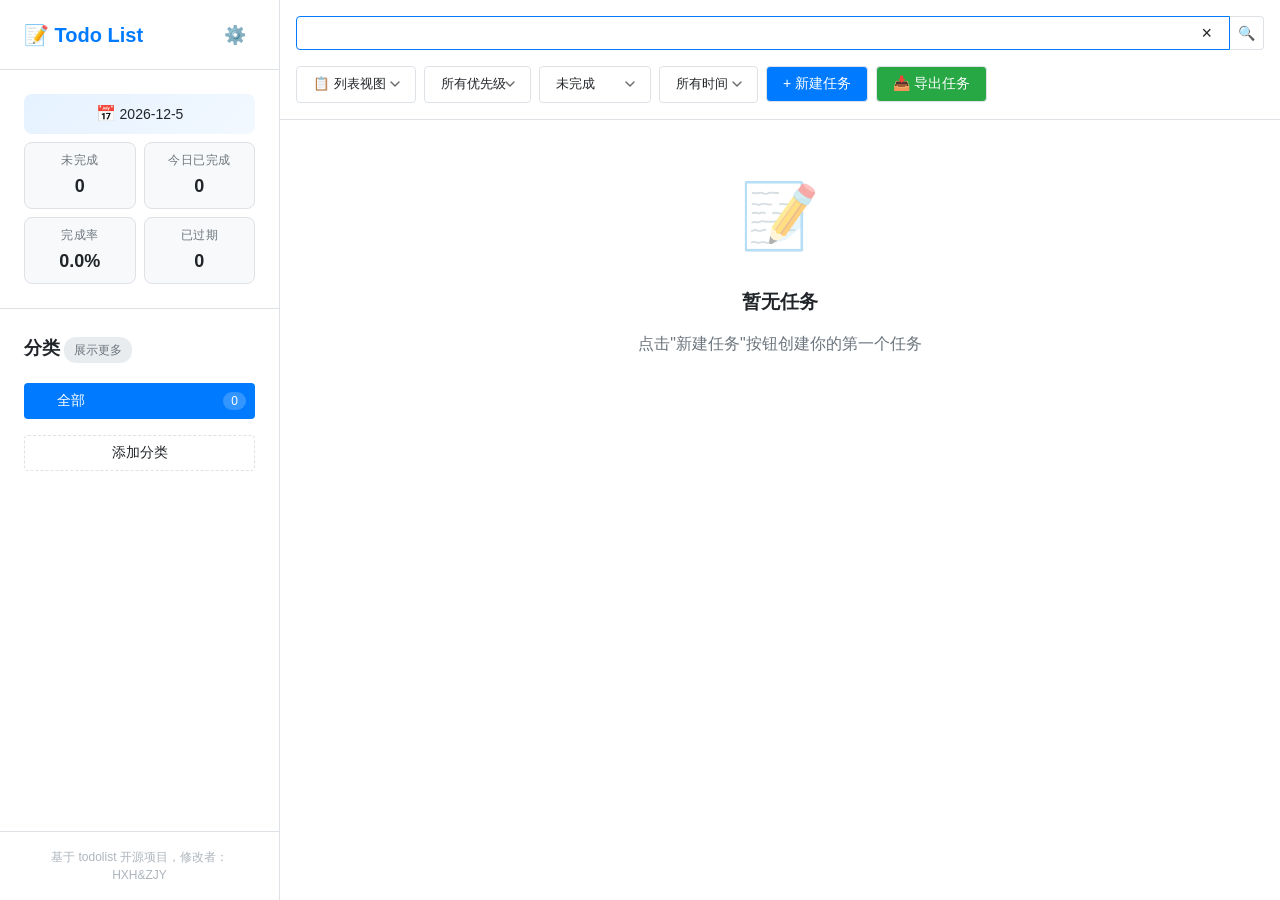
==== android_native/app/src/main/assets/web/index.html @ 7f72eb9d "feat(android): 后台提醒改用精确闹钟 + 前台服务兜底 ColorOS 冻结 app 时 Timer 轮询暂停导致提醒失效。改用： - AlarmManager 精确闹钟：每个提醒档位/" ====
<!DOCTYPE html>
<html lang="zh-CN">
<head>
    <meta charset="UTF-8">
    <meta name="viewport" content="width=device-width, initial-scale=1.0">
    <link rel="icon" href="./asset/todo_icon.ico" type="image/x-icon">
    <title>Todo List App</title>
    <style>
        /* 骨架屏样式 */
        .skeleton-screen {
            position: fixed;
            top: 0;
            left: 0;
            right: 0;
            bottom: 0;
            background-color: var(--bg-primary);
            z-index: 9998;
            display: flex;
            align-items: center;
            justify-content: center;
            padding: var(--spacing-md);
        }

        .skeleton-container {
            width: 100%;
            max-width: 1400px;
            height: 100%;
            display: flex;
            flex-direction: column;
            gap: var(--spacing-lg);
        }

        .skeleton-header {
            display: flex;
            justify-content: space-between;
            align-items: center;
            padding: var(--spacing-lg);
            background-color: var(--bg-secondary);
            border-radius: var(--border-radius);
        }

        .skeleton-title {
            width: 150px;
            height: 24px;
            background-color: var(--bg-tertiary);
            border-radius: var(--border-radius-sm);
            animation: skeleton-loading 1.5s ease-in-out infinite;
        }

        .skeleton-settings {
            width: 32px;
            height: 32px;
            background-color: var(--bg-tertiary);
            border-radius: 50%;
            animation: skeleton-loading 1.5s ease-in-out infinite 0.2s;
        }

        .skeleton-stats {
            padding: var(--spacing-lg);
            background-color: var(--bg-secondary);
            border-radius: var(--border-radius);
            display: flex;
            flex-direction: column;
            gap: var(--spacing-md);
        }

        .skeleton-stat-item {
            display: flex;
            justify-content: space-between;
            align-items: center;
        }

        .skeleton-stat-label {
            width: 80px;
            height: 16px;
            background-color: var(--bg-tertiary);
            border-radius: var(--border-radius-sm);
            animation: skeleton-loading 1.5s ease-in-out infinite 0.3s;
        }

        .skeleton-stat-value {
            width: 60px;
            height: 20px;
            background-color: var(--bg-tertiary);
            border-radius: var(--border-radius-sm);
            animation: skeleton-loading 1.5s ease-in-out infinite 0.4s;
        }

        .skeleton-categories {
            padding: var(--spacing-lg);
            background-color: var(--bg-secondary);
            border-radius: var(--border-radius);
            display: flex;
            flex-direction: column;
            gap: var(--spacing-md);
        }

        .skeleton-category-title {
            width: 100px;
            height: 20px;
            background-color: var(--bg-tertiary);
            border-radius: var(--border-radius-sm);
            animation: skeleton-loading 1.5s ease-in-out infinite 0.5s;
        }

        .skeleton-category-item {
            width: 100%;
            height: 40px;
            background-color: var(--bg-tertiary);
            border-radius: var(--border-radius-sm);
            animation: skeleton-loading 1.5s ease-in-out infinite 0.6s;
        }

        .skeleton-add-category {
            width: 100%;
            height: 40px;
            background-color: var(--bg-tertiary);
            border-radius: var(--border-radius-sm);
            animation: skeleton-loading 1.5s ease-in-out infinite 0.7s;
        }

        .skeleton-main {
            flex: 1;
            display: flex;
            flex-direction: column;
            gap: var(--spacing-md);
        }

        .skeleton-search {
            height: 40px;
            background-color: var(--bg-tertiary);
            border-radius: var(--border-radius-sm);
            animation: skeleton-loading 1.5s ease-in-out infinite 0.8s;
        }

        .skeleton-filters {
            height: 40px;
            background-color: var(--bg-tertiary);
            border-radius: var(--border-radius-sm);
            animation: skeleton-loading 1.5s ease-in-out infinite 0.9s;
        }

        .skeleton-task-list {
            flex: 1;
            display: flex;
            flex-direction: column;
            gap: var(--spacing-md);
        }

        .skeleton-task-item {
            height: 80px;
            background-color: var(--bg-tertiary);
            border-radius: var(--border-radius);
            animation: skeleton-loading 1.5s ease-in-out infinite 1s;
        }

        .skeleton-footer {
            padding: var(--spacing-md);
            background-color: var(--bg-secondary);
            border-radius: var(--border-radius);
        }

        .skeleton-contact {
            width: 100%;
            height: 40px;
            background-color: var(--bg-tertiary);
            border-radius: var(--border-radius);
            animation: skeleton-loading 1.5s ease-in-out infinite 1.1s;
        }

        @keyframes skeleton-loading {
            0% {
                background-color: var(--bg-tertiary);
            }
            50% {
                background-color: var(--border-color);
            }
            100% {
                background-color: var(--bg-tertiary);
            }
        }

        /* 响应式骨架屏 */
        @media (max-width: 768px) {
            .skeleton-container {
                gap: var(--spacing-md);
            }

            .skeleton-header,
            .skeleton-stats,
            .skeleton-categories {
                padding: var(--spacing-md);
            }

            .skeleton-task-item {
                height: 60px;
            }
        }

        @media (max-width: 480px) {
            .skeleton-screen {
                padding: var(--spacing-sm);
            }

            .skeleton-header,
            .skeleton-stats,
            .skeleton-categories {
                padding: var(--spacing-sm);
            }

            .skeleton-title {
                width: 120px;
            }

            .skeleton-task-item {
                height: 50px;
            }
        }
    </style>
    <link rel="stylesheet" href="css/global.css">
    <link rel="stylesheet" href="css/media.css">
    <link rel="stylesheet" href="css/main.css">
    <link rel="stylesheet" href="css/components.css">
    <link rel="stylesheet" href="css/dark-mode.css">
    <link rel="stylesheet" href="css/pikaday.css">
</head>
<body>
<!-- 骨架屏 -->
<div id="skeleton-screen" class="skeleton-screen">
    <div class="skeleton-container">
        <div class="skeleton-header">
            <div class="skeleton-title"></div>
            <div class="skeleton-settings"></div>
        </div>
        <div class="skeleton-stats">
            <div class="skeleton-stat-item">
                <div class="skeleton-stat-label"></div>
                <div class="skeleton-stat-value"></div>
            </div>
            <div class="skeleton-stat-item">
                <div class="skeleton-stat-label"></div>
                <div class="skeleton-stat-value"></div>
            </div>
            <div class="skeleton-stat-item">
                <div class="skeleton-stat-label"></div>
                <div class="skeleton-stat-value"></div>
            </div>
            <div class="skeleton-stat-item">
                <div class="skeleton-stat-label"></div>
                <div class="skeleton-stat-value"></div>
            </div>
        </div>
        <div class="skeleton-categories">
            <div class="skeleton-category-title"></div>
            <div class="skeleton-category-item"></div>
            <div class="skeleton-category-item"></div>
            <div class="skeleton-category-item"></div>
            <div class="skeleton-category-item"></div>
            <div class="skeleton-add-category"></div>
        </div>
        <div class="skeleton-main">
            <div class="skeleton-search"></div>
            <div class="skeleton-filters"></div>
            <div class="skeleton-task-list">
                <div class="skeleton-task-item"></div>
                <div class="skeleton-task-item"></div>
                <div class="skeleton-task-item"></div>
                <div class="skeleton-task-item"></div>
                <div class="skeleton-task-item"></div>
            </div>
        </div>
        <div class="skeleton-footer">
            <div class="skeleton-contact"></div>
        </div>
    </div>
</div>

<div class="app-container">
    <!-- 侧边栏 -->
    <aside class="sidebar">
        <div class="sidebar-header">
            <h1 class="app-title">📝 Todo List</h1>
            <div class="sidebar-header-actions">
                <button id="settings-btn" class="btn btn--colorless btn--font-size-lg" title="设置中心">⚙️</button>
            </div>
        </div>

        <!-- 统计信息 -->
        <div class="stats-container">
            <!-- 统计日期范围显示 -->
            <div class="stats-date-range" id="stats-date-range">
                <span class="date-range-text">全部时间</span>
            </div>
            <!-- 统计数据 -->
            <div class="stats-data">
                <div class="stat-item">
                    <span class="stat-label">未完成</span>
                    <span id="total-uncompleted-tasks" class="stat-value">0</span>
                </div>
                <div class="stat-item">
                    <span class="stat-label">今日已完成</span>
                    <span id="today-completed-tasks" class="stat-value">0</span>
                </div>
                <div class="stat-item">
                    <span class="stat-label">完成率</span>
                    <span id="completion-rate" class="stat-value">0%</span>
                </div>
                <div class="stat-item">
                    <span class="stat-label">已过期</span>
                    <span id="over-due-date-tasks" class="stat-value">0</span>
                </div>
            </div>
        </div>

        <!-- 分类管理 -->
        <div class="categories-section">
            <div class="categories-section-header">
                <span class="categories-section-title">分类</span>
                <span class="categories-more" id="categories-more">展示更多</span>
            </div>
            <div class="category-list" id="category-list">
                <button class="btn btn--colorless btn--width-100 category-item-btn active" id="all-category-item" data-category="all">
                    <span>📋全部</span>
                    <span class="category-count">0</span>
                </button>
            </div>
            <button id="add-category-btn" class="btn btn--border-dashed btn--width-100">+ 添加分类</button>
        </div>

        <div class="tags-section" id="tags-section">
            <span>
                <span id="show-tags">
                    <svg id="show-less-tags" viewBox="0 0 1024 1024" xmlns="http://www.w3.org/2000/svg" width="16"
                     height="16" style="display: none;"><path
                        d="M245.312 845.888l244.672-244.672a32 32 0 0 1 45.248 0l244.736 244.672a16 16 0 0 1 0 22.592l-22.656 22.656a16 16 0 0 1-19.2 2.56l-3.456-2.56-222.08-222.08-222.016 222.08a16 16 0 0 1-19.2 2.56l-3.392-2.56-22.656-22.656a16 16 0 0 1 0-22.592zM244.672 178.176l244.672 244.672a32 32 0 0 0 45.312 0l244.672-244.672a16 16 0 0 0 0-22.656l-22.656-22.592a16 16 0 0 0-19.2-2.56l-3.392 2.56L512 355.008l-222.08-222.08a16 16 0 0 0-19.2-2.56l-3.392 2.56-22.656 22.592a16 16 0 0 0 0 22.656z"
                        fill="#007bff"></path></svg>
                    <svg id="show-more-tags" viewBox="0 0 1024 1024" xmlns="http://www.w3.org/2000/svg" width="16"
                         height="16" style="display: block;"><path
                            d="M245.312 642.176l244.672 244.672a32 32 0 0 0 45.248 0l244.736-244.672a16 16 0 0 0 0-22.656l-22.656-22.592a16 16 0 0 0-19.2-2.56l-3.456 2.56-222.08 222.08-222.016-222.08a16 16 0 0 0-19.2-2.56l-3.392 2.56-22.656 22.592a16 16 0 0 0 0 22.656zM244.672 381.888l244.672-244.672a32 32 0 0 1 45.312 0l244.672 244.672a16 16 0 0 1 0 22.592l-22.656 22.656a16 16 0 0 1-19.2 2.56l-3.392-2.56L512 205.056l-222.08 222.08a16 16 0 0 1-19.2 2.56l-3.392-2.56-22.656-22.656a16 16 0 0 1 0-22.592z"
                            fill="#007bff"></path></svg>
                    <span id="tags-text">标签</span>：
                </span>
                <span class="tags-list" id="tags-list"></span>
            </span>
        </div>

        <!-- 开源项目说明 -->
        <div class="contact-author-section">
            <span class="open-source-note">基于 todolist 开源项目，修改者：HXH&ZJY</span>
        </div>

    </aside>

    <!-- 移动端遮罩层 -->
    <div id="sidebar-overlay" class="sidebar-overlay"></div>

    <!-- 主内容区 -->
    <main class="main-content">
        <!-- 顶部操作栏 -->
        <header class="app-header">
            <!-- 移动端菜单按钮 -->
            <button id="mobile-menu-btn" class="btn btn--colorless btn--font-size-lg">☰</button>
            <!-- 小屏幕更多按钮 -->
            <button id="more-menu-btn" class="btn btn--colorless btn--font-size-lg" title="更多选项">︰</button>
            <div class="search-container">
                <div class="search-input-wrapper search-tag-wrapper" id="search-tag-wrapper">
                    <input type="text" id="search-input" class="search-input" autocomplete="off">
                    <button type="button" id="search-clear-btn" class="btn btn--colorless btn--font-size-lg" title="清空搜索">×</button>
                </div>
                <button id="search-btn" class="btn">🔍</button>
            </div>

            <div class="action-buttons">
                <select id="view-toggle-select" class="view-filter" title="切换视图，日历视图不显示无开始日期数据">
                    <option value="list">📋 列表视图</option>
                    <option value="calendar">📅 日历视图</option>
                    <option value="timeline">⌛ 时间轴视图</option>
                </select>

                <select id="priority-filter" class="priority-filter">
                    <option value="all">所有优先级</option>
                    <option value="high">🔴 高优先级</option>
                    <option value="medium">🟡 中优先级</option>
                    <option value="low">🟢 低优先级</option>
                    <option value="none">⚪ 无优先级</option>
                </select>

                <select id="status-filter" class="status-filter">
                    <option value="all">所有状态</option>
                    <option value="completed">已完成</option>
                    <option value="uncompleted" selected>未完成</option>
                    <option value="pending">未完成未逾期</option>
                    <option value="overdue">未完成已过期</option>
                </select>

                <select id="due-date-filter" class="due-date-filter">
                    <option value="all">所有时间</option>
                    <option value="today">今天</option>
                    <option value="tomorrow">明天</option>
                    <option value="week">本周内</option>
                    <option value="month">本月内</option>
                    <option value="no-due-date">无开始日期</option>
                </select>

                <button id="add-task-btn" class="btn btn--primary-color btn--padding-md desktop-only">+ 新建任务</button>
                <button id="export-tasks-btn" class="btn btn--success-color btn--padding-md desktop-only">📥 导出任务</button>
            </div>
        </header>

        <!-- 移动端悬浮按钮 -->
        <button id="add-task-fab" class="btn btn--primary-color btn--circle mobile-only" title="新建任务">
            <span class="fab-icon">+</span>
        </button>

        <!-- 任务列表-内容主体 -->
        <div class="tasks-container" id="tasks-view">
            <div id="tasks-list" class="tasks-list">
                <!-- 任务项将通过JavaScript动态添加 -->
            </div>

            <div id="empty-state" class="empty-state" style="display: none;">
                <div class="empty-icon">📝</div>
                <h3>暂无任务</h3>
                <p>点击"新建任务"按钮创建你的第一个任务</p>
            </div>
        </div>

        <!-- 任务列表-分页组件 -->
        <div id="pagination" class="pagination desktop-only">
            <div class="pagination-info">
                <span id="pagination-showing">显示 0-0 共 0 条</span>
                <select id="page-size-select" class="page-size-select">
                    <option value="10">10条/页</option>
                    <option value="20">20条/页</option>
                    <option value="50">50条/页</option>
                    <option value="100">100条/页</option>
                </select>
            </div>
            <div class="pagination-controls">
                <button id="pagination-first" class="btn" disabled>首页</button>
                <button id="pagination-prev" class="btn" disabled>上一页</button>
                <div id="pagination-numbers" class="pagination-numbers">
                    <!-- 页码按钮将动态生成 -->
                </div>
                <button id="pagination-next" class="btn" disabled>下一页</button>
                <button id="pagination-last" class="btn" disabled>末页</button>
            </div>
        </div>

        <!-- 日历视图 -->
        <div class="calendar-container" id="calendar-view" style="display: none;">
            <div class="calendar-background-month" id="calendar-background-month">1</div>
            <div class="calendar-prev-month" id="prev-month">◀</div>
            <div class="calendar-main-content">
                <div class="calendar-weekdays">
                    <div class="calendar-weekday">日</div>
                    <div class="calendar-weekday">一</div>
                    <div class="calendar-weekday">二</div>
                    <div class="calendar-weekday">三</div>
                    <div class="calendar-weekday">四</div>
                    <div class="calendar-weekday">五</div>
                    <div class="calendar-weekday">六</div>
                </div>
                <div id="calendar-days" class="calendar-days">
                    <!-- 日历日期将通过JavaScript动态添加 -->
                </div>
            </div>
            <div class="calendar-next-month" id="next-month">▶</div>
        </div>

        <div class="task-scheduler" id="timeline-view" style="display: none;">
            <div class="toolbar">
                <div class="date-controls">
                    <button id="prevWeekBtn" class="btn btn--circle" title="上一周">←</button>
                    <span id="dateRangeLabel" class="date-range-label">加载中...</span>
                    <button id="nextWeekBtn" class="btn btn--circle" title="下一周">→</button>
                </div>
                <div class="week-adjust">
                    <button id="weekMinusBtn" class="btn" title="减少显示周数">📆 -1周</button>
                    <span id="weekCountIndicator" class="week-indicator">1周</span>
                    <button id="weekPlusBtn" class="btn" title="增加显示周数">+1周 📆</button>
                </div>
            </div>
            <div class="timeline-container" id="timelineContainer">
                <div class="timeline-grid" id="timelineGrid"></div>
            </div>
        </div>
    </main>
</div>

<!-- 任务创建/编辑模态框 -->
<div id="task-modal" class="modal">
    <div class="modal-content">
        <div class="modal-header">
            <h2 id="modal-title">新建任务</h2>
            <button class="btn btn--colorless btn--font-size-lg" id="modal-close">&times;</button>
        </div>

        <div class="modal-body">
            <form id="task-form" class="task-form">
                <div class="form-group">
                    <label for="task-title">任务标题*</label>
                    <input type="text" id="task-title" required maxlength="100">
                </div>

                <div class="form-group">
                    <label for="task-description">任务描述
                        <span style="color: #666; font-size: 12px;">（可选）</span></label>
                    <textarea id="task-description" rows="3" maxlength="500"></textarea>
                </div>

                <div class="form-group">
                    <label for="tags-selector">标签 <span style="color: #999; font-size: 12px;">（选择或添加标签）</span></label>
                    <div id="tags-selector" class="tags-selector">
                        <!-- 标签列表将通过JavaScript动态生成 -->
                    </div>
                </div>

                <div class="form-row">
                    <div class="form-group">
                        <label for="task-priority">优先级</label>
                        <select id="task-priority">
                            <option value="none">⚪ 无</option>
                            <option value="low">🟢 低</option>
                            <option value="medium">🟡 中</option>
                            <option value="high">🔴 高</option>
                        </select>
                    </div>

                    <div class="form-group">
                        <label for="task-category">分类</label>
                        <select id="task-category">
                            <option value="">无分类</option>
                        </select>
                    </div>
                </div>

                <!-- 更多选项 -->
                <div class="more-options-section">
                    <button type="button" id="more-options-toggle" class="btn btn--colorless">
                        <span class="toggle-icon">+</span> 更多选项
                    </button>

                    <div id="more-options-content" class="more-options-content" style="display: none;">
                        <div class="form-group">
                            <label for="task-parent">父任务 <span style="color: #666; font-size: 12px;">可选</span></label>
                            <div class="parent-task-combobox" id="parent-task-combobox">
                                <input type="text" id="task-parent-input" placeholder="点击选择或输入搜索未完成的任务" autocomplete="off">
                                <input type="hidden" id="task-parent" value="">
                                <div class="combobox-dropdown" id="parent-task-dropdown">
                                    <div class="combobox-loading" style="display: none;">加载中...</div>
                                    <div class="combobox-results"></div>
                                    <div class="combobox-load-more" style="display: none;">
                                        <button type="button" class="btn" id="load-more-btn">加载更多</button>
                                    </div>
                                    <div class="combobox-empty" style="display: none;">无匹配任务</div>
                                </div>
                            </div>
                        </div>

                        <div class="form-group datetime-group">
                            <label>开始日期和时间 <span
                                    style="color: #666; font-size: 12px;">（可选）</span></label>
                            <div class="datetime-inputs">
                                <div class="input-wrapper">
                                    <input type="text" id="task-due-date-picker" class="picker-input"
                                           placeholder="YYYY-MM-DD" readonly>
                                    <button type="button" class="btn btn--colorless btn--font-size-lg" id="clear-date" title="清空日期">×</button>
                                </div>
                                <div class="input-wrapper">
                                    <input type="time" id="task-due-time" class="time-input">
                                    <button type="button" class="btn btn--colorless btn--font-size-lg" id="clear-time" title="清空时间">×</button>
                                </div>
                            </div>
                        </div>

                        <label for="is-recurring" class="recurrence-toggle">
                            <span id="recurrence-toggle" class="recurrence-toggle">创建为周期性任务</span>
                            <input type="checkbox" id="is-recurring">
                        </label>
                        <div id="recurring-options" class="recurring-options" style="display: none;">
                            <div class="form-row">
                                <div class="form-group">
                                    <label for="recurrence-type">重复周期</label>
                                    <select id="recurrence-type">
                                        <option value="">请选择</option>
                                        <option value="daily">每天</option>
                                        <option value="weekly">按周</option>
                                        <option value="monthly">按月</option>
                                        <option value="yearly">按年</option>
                                    </select>
                                </div>

                                <div class="form-group">
                                    <label for="recurrence-count">循环次数*</label>
                                    <input type="number" id="recurrence-count" min="1" max="999"
                                           placeholder="循环次数不能为空" required>
                                </div>
                            </div>
                        </div>
                    </div>
                </div>
            </form>
        </div>

        <div class="modal-footer">
            <button type="button" id="cancel-btn" class="btn btn--tertiary-color btn--padding-md">取消</button>
            <button type="submit" form="task-form" id="save-btn" class="btn btn--primary-color btn--padding-md">保存</button>
        </div>
    </div>
</div>

<!-- 分类创建模态框 -->
<div id="category-modal" class="modal">
    <div class="modal-content">
        <div class="modal-header">
            <h2 id="category-modal-title">新建分类</h2>
            <button class="btn btn--colorless btn--font-size-lg" id="category-modal-close">&times;</button>
        </div>

        <div class="modal-body">
            <form id="category-form" class="category-form">
                <div class="form-group">
                    <label for="category-name">分类名称 *</label>
                    <input type="text" id="category-name" required maxlength="20">
                </div>

                <div class="form-group">
                    <label for="category-color">颜色</label>
                    <div class="color-picker">
                        <input type="color" id="category-color" value="#007bff">
                        <div class="color-presets">
                            <button type="button" data-color="#007bff" style="background: #007bff;"></button>
                            <button type="button" data-color="#28a745" style="background: #28a745;"></button>
                            <button type="button" data-color="#dc3545" style="background: #dc3545;"></button>
                            <button type="button" data-color="#ffc107" style="background: #ffc107;"></button>
                            <button type="button" data-color="#6f42c1" style="background: #6f42c1;"></button>
                            <button type="button" data-color="#fd7e14" style="background: #fd7e14;"></button>
                        </div>
                    </div>
                </div>
            </form>
        </div>

        <div class="modal-footer">
            <button type="button" id="category-cancel-btn" class="btn btn--tertiary-color btn--padding-md">取消</button>
            <button type="submit" form="category-form" id="category-save-btn" class="btn btn--primary-color btn--padding-md">保存</button>
        </div>
    </div>
</div>

<!-- 确认对话框模态框 -->
<div id="confirm-dialog" class="modal">
    <div class="modal-content confirm-dialog-content">
        <div class="modal-header">
            <h2>确认操作</h2>
        </div>
        <div class="modal-body">
            <p id="confirm-message"></p>
        </div>
        <div class="modal-footer">
            <button id="confirm-cancel" class="btn btn--tertiary-color btn--width-100">取消</button>
            <button id="confirm-ok" class="btn btn--danger-color btn--width-100">确认</button>
        </div>
    </div>
</div>

<!-- 设置中心模态框 -->
<div id="settings-modal" class="modal">
    <div class="modal-content">
        <div class="modal-header">
            <h2>设置中心</h2>
            <button class="btn btn--colorless btn--font-size-lg" id="settings-close">&times;</button>
        </div>

        <div class="modal-body">
            <div class="setting-section">
                <h3>通用设置</h3>
                <!-- 窗口置顶设置 -->
                <div class="setting-item mobile-unshown-item">
                    <div class="setting-label">
                        <span class="setting-icon">📌</span>
                        <span class="setting-text">窗口置顶</span>
                    </div>
                    <label class="switch">
                        <input type="checkbox" id="window-top-toggle">
                        <span class="slider"></span>
                    </label>
                </div>
                <!-- 主题设置 -->
                <div class="setting-item">
                    <div class="setting-label">
                        <span class="setting-icon">🌙</span>
                        <span class="setting-text">深色模式</span>
                    </div>
                    <label class="switch">
                        <input type="checkbox" id="theme-dark-toggle">
                        <span class="slider"></span>
                    </label>
                </div>
                <!-- 语言设置 -->
                <div class="setting-item">
                    <div class="setting-label">
                        <span class="setting-icon">🅰️</span>
                        <span class="setting-text">语言切换</span>
                    </div>
                    <label class="switch language-switch">
                        <input type="checkbox" id="language-toggle">
                        <span class="slider"></span>
                        <span class="language-indicator" id="language-indicator">中</span>
                    </label>
                </div>
                
                <!-- 开机启动设置 -->
                <div class="setting-item mobile-unshown-item">
                    <div class="setting-label">
                        <span class="setting-icon">🚀</span>
                        <span class="setting-text">开机启动</span>
                    </div>
                    <label class="switch">
                        <input type="checkbox" id="auto-start-toggle">
                        <span class="slider"></span>
                    </label>
                </div>

                <!-- 提前提醒设置 -->
                <div class="setting-item">
                    <div class="setting-label">
                        <span class="setting-icon">⏰</span>
                        <span class="setting-text">提前提醒</span>
                    </div>
                    <label class="switch">
                        <input type="checkbox" id="remind-toggle" checked>
                        <span class="slider"></span>
                    </label>
                </div>
                <div class="setting-item-config remind-offset-config">
                    <div class="config-item">
                        <label class="data-label">提醒时间点(分钟)</label>
                        <input type="text" id="remind-offsets-input" class="setting-config-text" value="30,10,5" placeholder="逗号分隔，如 30,10,5">
                        <button id="remind-offsets-apply" class="btn btn--primary-color setting-config-btn">应用</button>
                    </div>
                </div>

                <!-- 精确闹钟权限（Android 原生端，后台提醒稳定性） -->
                <div class="setting-item-config" id="exact-alarm-item" style="display: none;">
                    <div class="config-item">
                        <label class="data-label">后台提醒（精确闹钟）</label>
                        <span id="exact-alarm-status" class="data-label">检查中...</span>
                        <button id="grant-exact-alarm-btn" class="btn btn--primary-color setting-config-btn" style="display: none;">去授权</button>
                    </div>
                    <div class="config-item" style="color: var(--text-secondary); font-size: 12px;">
                        授予后，即使应用在后台/锁屏，任务提醒也会准点弹出。
                    </div>
                </div>

                <!-- 调试模式（Android 原生端可用） -->
                <div class="setting-item" id="debug-mode-item">
                    <div class="setting-label">
                        <span class="setting-icon">🐞</span>
                        <span class="setting-text">调试模式</span>
                    </div>
                    <label class="switch">
                        <input type="checkbox" id="debug-mode-toggle">
                        <span class="slider"></span>
                    </label>
                </div>
                <div class="setting-item-config" id="debug-panel" style="display: none;">
                    <div class="config-item">
                        <button id="send-test-notification" class="btn btn--primary-color setting-config-btn">发送测试通知</button>
                        <button id="get-debug-info" class="btn btn--tertiary-color setting-config-btn">查看调试信息</button>
                    </div>
                    <div class="config-item">
                        <label class="data-label">调试信息</label>
                        <pre id="debug-info-output" style="font-size: 11px; white-space: pre-wrap; word-break: break-all; background: var(--bg-tertiary); padding: 8px; border-radius: 6px; max-height: 200px; overflow: auto; margin: 0;"></pre>
                    </div>
                </div>

            </div>

            <div class="setting-section">
                <h3>数据管理</h3>
                <!-- 数据目录配置 -->
                <div class="setting-item-config mobile-unshown-item data-storage">
                    <div class="config-item">
                        <label class="data-label">存储路径</label>
                        <button id="data-dir-btn" class="setting-config-text">浏览</button>
                        <button id="apply-dir-btn" class="btn btn--primary-color setting-config-btn">应用</button>
                    </div>
                </div>
                <!-- 数据同步管理 -->
                <div class="setting-item" id="data-sync-btn">
                    <div class="setting-label">
                        <span class="setting-icon">💾</span>
                        <span class="setting-text">同步数据</span>
                    </div>
                </div>
            </div>

            <div class="setting-section">
                <h3>关于</h3>
                <!-- 仓库地址 -->
                <div class="setting-item">
                    <div class="setting-label">
                        <span class="setting-icon">🔗</span>
                        <span class="setting-text">源码地址</span>
                    </div>
                    <a href="https://github.com/TangIsLearning/TodoList" target="_blank" class="external-link"
                       style="text-decoration: none;">TodoList</a>
                </div>
                <!-- 使用说明 -->
                <div class="setting-item">
                    <div class="setting-label">
                        <span class="setting-icon">📃</span>
                        <span class="setting-text">相关文档</span>
                    </div>
                    <a href="https://tangislearning.github.io/TodoList/features.html" target="_blank" class="external-link"
                       style="text-decoration: none;">TodoList功能介绍</a>
                </div>
                <!-- 开源协议 -->
                <div class="setting-item">
                    <div class="setting-label">
                        <span class="setting-icon">💡</span>
                        <span class="setting-text">开源声明</span>
                    </div>
                    <a href="https://github.com/TangIsLearning/TodoList/blob/master/LICENSE" target="_blank"
                       class="external-link" style="text-decoration: none;">仅供使用，勿商用</a>
                </div>
            </div>
        </div>
    </div>
</div>

<div id="data-sync-modal" class="modal">
    <div class="modal-content data-sync-modal-content">
        <div class="modal-header">
            <h2>数据同步</h2>
            <button class="btn btn--colorless btn--font-size-lg" id="data-sync-close">&times;</button>
        </div>

        <div class="modal-body">
            <div class="setting-section">
                <!-- WebDAV同步开关 -->
                <div class="setting-item">
                    <div class="setting-label">
                        <span class="setting-icon">☁️</span>
                        <span class="setting-text">数据同步</span>
                    </div>
                    <label class="switch">
                        <input type="checkbox" id="webdav-enable-toggle">
                        <span class="slider"></span>
                    </label>
                </div>

                <!-- WebDAV配置面板 -->
                <div id="webdav-config-panel" class="webdav-config-panel" style="display: none;">
                    <!-- 同步类型选择 -->
                    <div class="config-item">
                        <label class="data-label">同步类型</label>
                        <select id="webdav-sync-type-selector" name="sync-type" class="webdav-select">
                            <option value="jianguoyun">坚果云</option>
                            <option value="custom">自定义</option>
                        </select>
                    </div>

                    <!-- URL输入框 -->
                    <div class="config-item">
                        <label class="data-label">地址*</label>
                        <input type="text" id="webdav-url" class="webdav-input" placeholder="请输入WebDAV服务器地址">
                    </div>

                    <div class="config-item">
                        <label class="data-label">账号*</label>
                        <input type="email" id="webdav-username" class="webdav-input" placeholder="请输入邮箱地址">
                    </div>

                    <div class="config-item">
                        <label class="data-label">密码*</label>
                        <input type="password" id="webdav-password" class="webdav-input" placeholder="请输入授权应用密码">
                    </div>

                    <div class="config-item">
                        <label class="data-label">路径*</label>
                        <input id="webdav-remote-path" class="webdav-input" placeholder="请输入远程文件路径">
                    </div>

                    <div class="config-item">
                        <label class="data-label">首次同步</label>
                        <select id="webdav-first-sync-mode" class="webdav-select">
                            <option value="remote_overwrite">远程覆盖本地</option>
                            <option value="local_overwrite">本地覆盖远程</option>
                        </select>
                    </div>

                    <div class="edit-notice">⚠️ 首次同步外的数据自动同步规则：存在数据更新的端点，15s内会自动同步数据到其他端点</div>

                    <div class="webdav-actions">
                        <button id="webdav-test-btn" class="btn btn--tertiary-color btn--width-100">测试连接</button>
                        <button id="webdav-save-btn" class="btn btn--primary-color btn--width-100">保存配置</button>
                    </div>

                    <div id="webdav-status" class="webdav-status" style="display: none;"></div>
                </div>
            </div>
        </div>
    </div>
</div>

<!-- 导出任务模态框 -->
<div id="export-modal" class="modal">
    <div class="modal-content export-modal-content">
        <div class="modal-header">
            <h2>导出任务</h2>
            <button class="btn btn--colorless btn--font-size-lg" id="export-modal-close">&times;</button>
        </div>

        <div class="modal-body">
            <div class="export-form">
                <!-- 优先级筛选 -->
                <div class="form-group">
                    <label for="export-priority">优先级</label>
                    <select id="export-priority">
                        <option value="all">全部</option>
                        <option value="high">高</option>
                        <option value="medium">中</option>
                        <option value="low">低</option>
                        <option value="none">无</option>
                    </select>
                </div>

                <!-- 完成状态筛选 -->
                <div class="form-group">
                    <label for="export-status">完成状态</label>
                    <select id="export-status">
                        <option value="all">全部</option>
                        <option value="completed">已完成</option>
                        <option value="uncompleted">未完成</option>
                    </select>
                </div>

                <!-- 年份筛选 -->
                <div class="form-group">
                    <label for="export-year">开始年份</label>
                    <select id="export-year">
                        <option value="">全部年份</option>
                    </select>
                </div>

                <!-- 月份筛选 -->
                <div class="form-group">
                    <label for="export-month">开始月份</label>
                    <select id="export-month">
                        <option value="">全部月份</option>
                        <option value="1">1月</option>
                        <option value="2">2月</option>
                        <option value="3">3月</option>
                        <option value="4">4月</option>
                        <option value="5">5月</option>
                        <option value="6">6月</option>
                        <option value="7">7月</option>
                        <option value="8">8月</option>
                        <option value="9">9月</option>
                        <option value="10">10月</option>
                        <option value="11">11月</option>
                        <option value="12">12月</option>
                    </select>
                </div>

                <!-- 分类筛选 -->
                <div class="form-group">
                    <label for="export-category">分类</label>
                    <select id="export-category">
                        <option value="all">全部分类</option>
                    </select>
                </div>

                <!-- 标签筛选 -->
                <div class="form-group">
                    <label for="export-tags">标签</label>
                    <div id="export-tags-container" class="tags-checkbox-list">
                        <!-- 标签将通过JavaScript动态生成 -->
                    </div>
                </div>

                <div class="export-actions">
                    <button id="export-cancel-btn" class="btn btn--tertiary-color btn--width-100">取消</button>
                    <button id="export-confirm-btn" class="btn btn--primary-color btn--width-100">导出Excel</button>
                </div>
            </div>
        </div>
    </div>
</div>

<!-- 小屏幕更多菜单弹窗 -->
<div id="more-menu-modal" class="more-menu-modal">
    <div class="more-menu-content">
        <div class="more-menu-header">
            <h3 class="more-menu-title">更多选项</h3>
            <button id="more-menu-close" class="btn btn--colorless btn--font-size-lg">×</button>
        </div>
        <ul class="more-menu-list">
            <li class="more-menu-item">
                <a href="#" class="more-menu-link" data-action="calendar-view">
                    <span class="more-menu-icon" id="more-menu-view-icon">📅</span>
                    <span class="more-menu-text" id="more-menu-view-text">切换日历视图</span>
                </a>
            </li>
            <li class="group-divider"></li> <!-- 分割线 -->
            <li class="more-menu-item">
                <a href="#" class="more-menu-link" data-action="filter-all">
                    <span class="more-menu-icon">📜</span>
                    <span class="more-menu-text">显示所有任务</span>
                </a>
            </li>
            <li class="more-menu-item">
                <a href="#" class="more-menu-link" data-action="filter-uncompleted">
                    <span class="more-menu-icon">⏳</span>
                    <span class="more-menu-text">显示未完成任务</span>
                </a>
            </li>
            <li class="more-menu-item">
                <a href="#" class="more-menu-link" data-action="filter-overdue">
                    <span class="more-menu-icon">⚠️</span>
                    <span class="more-menu-text">显示已过期任务</span>
                </a>
            </li>
            <li class="more-menu-item">
                <a href="#" class="more-menu-link" data-action="filter-today">
                    <span class="more-menu-icon">☀️</span>
                    <span class="more-menu-text">仅显示今天任务</span>
                </a>
            </li>
            <li class="more-menu-item">
                <a href="#" class="more-menu-link" data-action="filter-tag">
                    <span class="more-menu-icon">🏷️</span>
                    <span class="more-menu-text">显示含标签任务</span>
                </a>
            </li>
            <li class="group-divider" style="display: none;" id="filter-group-divider"></li> <!-- 分割线 -->
            <li class="more-menu-item" style="display: none;" id="filter-prev-month">
                <a href="#" class="more-menu-link" data-action="filter-prev-month">
                    <span class="more-menu-icon">◀️</span>
                    <span class="more-menu-text">上一个月任务</span>
                </a>
            </li>
            <li class="more-menu-item" style="display: none;" id="filter-next-month">
                <a href="#" class="more-menu-link" data-action="filter-next-month">
                    <span class="more-menu-icon">▶️</span>
                    <span class="more-menu-text">下一个月任务</span>
                </a>
            </li>
        </ul>
    </div>
</div>

<!-- 加载提示 -->
<div id="loading" class="loading-overlay">
    <div class="loading-spinner"></div>
    <p>加载中...</p>
</div>

<!-- JavaScript文件 -->
<!-- Android 原生 WebView：localStorage 后端 shim（在业务 JS 之前加载） -->
<script src="shim/localstorage_backend.js"></script>
<script>
// 页面加载前先显示骨架屏
document.addEventListener('DOMContentLoaded', () => {
    // 显示骨架屏
    const skeletonScreen = document.getElementById('skeleton-screen');
    if (skeletonScreen) {
        skeletonScreen.style.display = 'flex';
    }
});
</script>
<script src="js/logger.js"></script>
<script src="config/languages.js"></script>
<script src="js/pikaday.js"></script>
<script src="js/utils.js"></script>
<script src="js/business-utils.js"></script>
<script src="js/language.js"></script>
<script src="js/todo.js"></script>
<script src="js/category.js"></script>
<script src="js/calendar.js"></script>
<script src="js/settings.js"></script>
<script src="js/main.js"></script>
<script src="js/timeline.js"></script>
</body>
</html>
---- android_native/app/src/main/assets/web/css/global.css ----
/* 全局样式重置 */
* {
    margin: 0;
    padding: 0;
    box-sizing: border-box;
}

/* 根变量定义 */
:root {
    /* 颜色系统 */
    --primary-color: #007bff;
    --primary-hover: #0056b3;
    --secondary-color: #6c757d;
    --success-color: #28a745;
    --warning-color: #ffc107;
    --danger-color: #dc3545;
    --info-color: #17a2b8;

    /* 优先级颜色 */
    --priority-high: #dc3545;
    --priority-medium: #ffc107;
    --priority-low: #28a745;
    --priority-none: #6c757d;

    /* 背景色 */
    --bg-primary: #ffffff;
    --bg-secondary: #f8f9fa;
    --bg-tertiary: #e9ecef;
    --bg-dark: #343a40;
    --bg-darker: #212529;
    --bg-color: transparent; /* 定义可切换变量 */

    /* 文字颜色 */
    --text-primary: #212529;
    --text-secondary: #6c757d;
    --text-muted: #adb5bd;
    --text-white: #ffffff;
    --text-color: #212529; /* 定义可切换变量 */

    /* 边框 */
    --border-color: #dee2e6;
    --border-light: #f1f3f4;
    --border-style: solid;
    --border-width: 1px;
    --border-radius: 8px;
    --border-radius-sm: 4px;
    --border-radius-lg: 12px;

    /* 阴影 */
    --shadow-sm: 0 1px 3px rgba(0,0,0,0.1);
    --shadow: 0 2px 8px rgba(0,0,0,0.1);
    --shadow-lg: 0 4px 16px rgba(0,0,0,0.15);
    --shadow-xl: 0 8px 32px rgba(0,0,0,0.2);

    /* 间距 */
    --spacing-xs: 4px;
    --spacing-sm: 8px;
    --spacing-md: 16px;
    --spacing-lg: 24px;
    --spacing-xl: 32px;
    --spacing-xxl: 48px;

    /* 字体 */
    --font-size: 14px;
    --font-family: -apple-system, BlinkMacSystemFont, 'Segoe UI', Roboto, 'Helvetica Neue', Arial, sans-serif;
    --font-size-xs: 12px;
    --font-size-sm: 14px;
    --font-size-base: 16px;
    --font-size-lg: 18px;
    --font-size-xl: 20px;
    --font-size-xxl: 24px;

    /* 过渡 */
    --transition: all 0.3s ease;
    --transition-fast: all 0.15s ease;

    /* 高度&宽度 */
    --height: auto;
    --width: auto;
}

/* 主题切换动画 */
* {
    transition: background-color 0.3s ease, color 0.3s ease, border-color 0.3s ease, box-shadow 0.3s ease;
}

/* 滚动条样式 */
::-webkit-scrollbar {
    width: 8px;
    height: 8px;
}

::-webkit-scrollbar-track {
    background-color: var(--bg-secondary);
}

::-webkit-scrollbar-thumb {
    background-color: var(--border-color);
    border-radius: 4px;
}

::-webkit-scrollbar-thumb:hover {
    background-color: var(--text-muted);
}

/* 焦点指示器 */
:focus-visible {
    outline: 2px solid var(--primary-color);
    outline-offset: 2px;
}

/* 选择文本样式 */
::selection {
    background-color: var(--primary-color);
    color: white;
}

/* 基础样式 */
body {
    font-family: var(--font-family);
    font-size: var(--font-size-base);
    line-height: 1.5;
    color: var(--text-primary);
    background-color: var(--bg-primary);
    transition: var(--transition);
}

/* 重置select的所有原生样式以统一Mac和Windows样式 */
select {
    -webkit-appearance: none;
    -moz-appearance: none;
    appearance: none;
    box-sizing: border-box;
    padding: var(--spacing-sm) var(--spacing-md);
    line-height: 1.4;
    border: 1px solid #ccc;
    border-radius: 6px;
    background-color: #fff;
    background-image: url('data:image/svg+xml;utf8,<svg xmlns="http://www.w3.org/2000/svg" width="16" height="16" viewBox="0 0 24 24" fill="none" stroke="%23666" stroke-width="2" stroke-linecap="round" stroke-linejoin="round"><polyline points="6 9 12 15 18 9"/></svg>');
    background-repeat: no-repeat;
    background-position: right 12px center;
    background-size: 16px;
    cursor: pointer;
    transition: border-color 0.2s;
}
select::-ms-expand {
    display: none;
}
select:hover {
    border-color: #999;
}
select:focus {
    outline: none;
    border-color: #4A90E2;
    box-shadow: 0 0 0 3px rgba(74, 144, 226, 0.15);
}

/* 消除 SVG 作为行内元素的默认底边距坑 */
svg {
    display: block;
}
---- android_native/app/src/main/assets/web/css/media.css ----
/* 响应式设计 */
/* 小屏幕适配 */
@media (max-width: 480px) {
    .desktop-only {
        display: none !important;
    }

    .mobile-only {
        display: flex !important;
    }

    .color-picker {
        gap: var(--spacing-sm) !important;
    }

    .color-presets {
        gap: var(--spacing-xs) !important;
    }

    #confirm-dialog .modal-content {
        width: 98%;
        max-width: 280px !important;
        margin: 2px;
        max-height: 50vh !important;
        border-radius: var(--border-radius-sm);
        padding: var(--spacing-sm);
    }

    #task-modal .modal-content,
    #confirm-dialog.view-modal .modal-content,
    #settings-modal .modal-content,
    #data-sync-modal .modal-content,
    #category-modal .modal-content {
        width: 100% !important;
        height: 100% !important;
        padding: var(--spacing-sm);
        border-radius: unset !important;
        max-width: unset !important;
        max-height: unset !important;
        margin: 0px;
    }

    .modal-header {
        padding: var(--spacing-xs) !important;
    }

    .modal-header h2 {
        padding-bottom: 2px;
        display: block;
        font-size: 0.83em;
    }

    .modal-body {
        padding: var(--spacing-xs) !important;
        flex: 1;
        overflow-y: auto;
    }

    .modal-body p {
        font-size: var(--font-size-xs) !important;
        padding: var(--spacing-sm) var(--spacing-xs);
    }

    .modal-footer {
        padding: var(--spacing-sm) !important;
        gap: var(--spacing-xs);
        padding-bottom: 0px !important;
    }

    .form-group {
        margin-bottom: var(--spacing-xs) !important;
    }

    .form-group label {
        font-size: var(--font-size-xs);
        margin-bottom: 0px !important;
    }

    .form-group input,
    .form-group textarea,
    .form-group select {
        padding: var(--spacing-xs) !important;
        font-size: var(--font-size-xs) !important;
    }

    .form-group select,
    .form-group input[type="datetime-local"],
    .form-group input[type="number"],
    .form-group input[type="text"],
    .form-group input[type="time"] {
        font-size: var(--font-size-xs) !important;
        height: 30px !important;
    }

    .recurring-options .form-row {
        flex-direction: column;
        gap: var(--spacing-sm);
    }

    .more-options-content, .recurring-options {
        margin-top: var(--spacing-xs) !important;
    }

    .panel-section .action-btn {
        padding: var(--spacing-sm) !important;
        border-radius: var(--border-radius) !important;
        font-weight: 500 !important;
    }

    .modal-footer button {
        width: auto !important;
    }

    .edit-notice {
        padding: var(--spacing-xs) !important;
    }

    .datetime-error {
        font-size: var(--font-size-xs) !important;
    }

    .sidebar {
        position: fixed;
        left: -280px;
        top: 0;
        bottom: 0;
        z-index: 1000;
        transition: left 0.3s ease;
    }

    .sidebar.open {
        left: 0;
    }

    .sidebar-overlay.show {
        display: block;
    }

    /* 适配右侧搜索栏高度 */
    .sidebar-header {
        min-height: auto !important;
        max-height: 84px !important;
    }

    #mobile-menu-btn {
        display: block !important;
        align-self: flex-start;
    }

    /* 隐藏搜索栏和筛选栏 */
    .search-container,
    .action-buttons {
        display: none !important;
    }

    /* 显示更多按钮 */
    #more-menu-btn {
        display: block !important;
        margin-left: auto;
    }

    /* 调整头部布局 */
    .app-header {
        justify-content: space-between;
        padding: 4px 6px !important;
        gap: 4px !important;
        min-height: auto !important;
        border-bottom: 1px solid var(--border-color);
    }

    .action-buttons {
        display: flex;
        gap: var(--spacing-xs);
        width: 100%;
        align-items: stretch;
        flex-wrap: nowrap;
    }

    /* 优先级筛选器占满第一行 */
    .priority-filter {
        grid-column: 1 / -1;
    }

    /* 更多菜单弹窗样式 */
    .more-menu-modal {
        display: none;
        position: fixed;
        top: 0;
        left: 0;
        right: 0;
        bottom: 0;
        background-color: rgba(0, 0, 0, 0.5);
        z-index: 1000;
        align-items: flex-start;
        justify-content: flex-end;
        padding: 56px 16px 16px 16px;
    }

    .more-menu-modal.show {
        display: flex;
    }

    .more-menu-content {
        background-color: var(--bg-primary);
        border-radius: var(--border-radius-lg);
        box-shadow: var(--shadow-lg);
        width: 100%;
        max-width: 300px;
        animation: slideInFromRight 0.3s ease;
    }

    @keyframes slideInFromRight {
        from {
            transform: translateX(100%);
        }
        to {
            transform: translateX(0);
        }
    }

    .more-menu-header {
        padding: var(--spacing-md);
        border-bottom: 1px solid var(--border-color);
        display: flex;
        justify-content: space-between;
        align-items: center;
    }

    .more-menu-title {
        font-size: var(--font-size-lg);
        font-weight: 600;
        color: var(--text-primary);
    }

    .more-menu-list {
        list-style: none;
        padding: 0;
        margin: 0;
    }

    .more-menu-item {
        padding: 0;
    }

    .more-menu-link {
        display: flex;
        align-items: center;
        gap: var(--spacing-md);
        padding: var(--spacing-md);
        text-decoration: none;
        color: var(--text-primary);
        transition: var(--transition-fast);
        border-bottom: 1px solid var(--border-light);
    }

    .more-menu-link:last-child {
        border-bottom: none;
    }

    .more-menu-link:hover {
        background-color: var(--bg-secondary);
    }

    .more-menu-link.active {
        background-color: var(--primary-color);
        color: white;
    }

    .more-menu-icon {
        font-size: var(--font-size-lg);
        width: 24px;
        text-align: center;
    }

    .more-menu-text {
        flex: 1;
        font-size: var(--font-size-base);
    }

    /* 更多菜单弹窗样式 */
    .more-menu-modal {
        display: none;
        position: fixed;
        top: 0;
        left: 0;
        right: 0;
        bottom: 0;
        background-color: rgba(0, 0, 0, 0.5);
        z-index: 1000;
        align-items: flex-start;
        justify-content: flex-end;
        padding: 56px 16px 16px 16px;
    }

    .more-menu-modal.show {
        display: flex;
    }

    .more-menu-content {
        background-color: var(--bg-primary);
        border-radius: var(--border-radius-lg);
        box-shadow: var(--shadow-lg);
        width: 100%;
        max-width: 300px;
        animation: slideInFromRight 0.3s ease;
    }

    @keyframes slideInFromRight {
        from {
            transform: translateX(100%);
        }
        to {
            transform: translateX(0);
        }
    }

    .more-menu-header {
        padding: var(--spacing-md);
        border-bottom: 1px solid var(--border-color);
        display: flex;
        justify-content: space-between;
        align-items: center;
    }

    .more-menu-title {
        font-size: var(--font-size-lg);
        font-weight: 600;
        color: var(--text-primary);
    }

    .more-menu-list {
        list-style: none;
        padding: 0;
        margin: 0;
    }

    .more-menu-item {
        padding: 0;
    }

    .more-menu-link {
        display: flex;
        align-items: center;
        gap: var(--spacing-md);
        padding: var(--spacing-md);
        text-decoration: none;
        color: var(--text-primary);
        transition: var(--transition-fast);
        border-bottom: 1px solid var(--border-light);
    }

    .more-menu-link:last-child {
        border-bottom: none;
    }

    .more-menu-link:hover {
        background-color: var(--bg-secondary);
    }

    .more-menu-link.active {
        background-color: var(--primary-color);
        color: white;
    }

    .more-menu-icon {
        font-size: var(--font-size-lg);
        width: 24px;
        text-align: center;
    }

    .more-menu-text {
        flex: 1;
        font-size: var(--font-size-base);
    }

    /* 状态和日期筛选器并排 */
    .status-filter,
    .due-date-filter {
        grid-column: auto;
    }

    /* 筛选器样式优化 */
    .view-filter,
    .priority-filter,
    .status-filter,
    .due-date-filter {
        width: 100%;
        min-width: 0;
        font-size: 10px !important;
        padding: var(--spacing-xs) !important;
        text-align: center;
        white-space: nowrap;
        overflow: hidden;
        text-overflow: ellipsis;
        border-radius: var(--border-radius-sm);
        min-height: 28px !important;
    }

    /* 筛选器hover效果优化 */
    .view-filter:hover,
    .priority-filter:hover,
    .status-filter:hover,
    .due-date-filter:hover {
        transform: translateY(-1px);
        box-shadow: 0 2px 4px rgba(0, 123, 255, 0.2);
    }

    /* 小屏幕任务项优化 */
    .tasks-container {
        padding: var(--spacing-xs);
    }

    .tasks-list {
        display: flex !important;
        flex-direction: column;
        gap: var(--spacing-sm) !important;
        min-width: 0px !important;
    }

    .task-header {
        gap: 8px !important;
        width: 100%;
        height: 100%;
        background-color: var(--bg-primary);
        padding: 12px;
        box-sizing: border-box;
        z-index: 2;
        box-shadow: 0 2px 4px rgba(0,0,0,0.1);
    }

    .task-title {
        font-size: 16px !important;
        font-weight: 600 !important;
        margin-bottom: 3px !important;
        line-height: 1.3 !important;
    }

    .task-description {
        font-size: 12px !important;
        line-height: 1.4 !important;
        margin-bottom: 4px !important;
    }

    .task-meta {
        gap: 6px !important;
        display: flex !important;
        align-items: center;
        flex-wrap: wrap;
        width: auto !important;
        max-width: none !important;
    }

    .task-due-date {
        font-size: 12px !important;
    }

    .task-checkbox {
        width: 20px !important;
        height: 20px !important;
        margin: 14px 0;
    }

    .task-checkbox.checked {
        background-color: var(--primary-color);
        border-color: var(--primary-color);
    }

    .task-checkbox.checked::after {
        font-size: 8px !important;
        content: '✓';
        color: white;
        font-weight: bold;
    }

    /* 移动端隐藏分页组件 */
    .pagination {
        display: none;
    }

    .calendar-background-month {
        left: 50%;
    }

    /* 移动端加载更多指示器 */
    .loading-more {
        padding: var(--spacing-md);
    }

    .loading-more .loading-spinner {
        width: 20px;
        height: 20px;
        border-width: 2px;
    }

    .loading-more span {
        font-size: var(--font-size-xs);
    }

    /* 已经到底了提示 */
    .no-more-tasks {
        display: flex;
        align-items: center;
        justify-content: center;
        gap: var(--spacing-sm);
        padding: var(--spacing-lg);
        color: var(--text-secondary);
        font-size: var(--font-size-sm);
    }

    .no-more-text {
        color: var(--text-secondary);
    }

    .data-transfer-modal-content, .data-sync-modal-content {
        width: 95%;
        max-width: none;
        margin: 10px auto;
    }

    .tasks-header {
        display: none !important;
    }

    .small-screen-task-item.completed .task-title {
        text-decoration: line-through;
        color: var(--text-secondary);
    }

    .task-tags {
        display: flex !important;
        flex-wrap: wrap;
        gap: var(--spacing-xs) !important;
        width: auto !important;
        max-width: none !important;
    }

    .task-actions {
        display: flex !important;
        transition: var(--transition-fast);
        position: absolute !important;
        top: 0;
        right: 0 !important;
        width: 80px !important;
        max-width: none !important;
        height: 100%;
        color: white;
        justify-content: center;
        border-radius: 0 8px 8px 0;
        z-index: 1 !important;
        font-weight: bold;
        margin: 1px;
        gap: 0 !important;
        padding: 0px !important;
    }

    .task-actions .btn {
        font-size: 12px !important;
        border: 1px solid transparent !important;
        border-radius: 0 !important;
    }

    .task-actions .btn.view {
        background-color: var(--primary-color);
    }

    .task-actions .btn.edit {
        background-color: var(--warning-color);
    }

    .task-actions .btn.delete {
        background-color: var(--danger-color);
    }

    .task-actions .btn:hover {
        border-color: var(--primary-color);
        color: var(--primary-color);
    }

    .task-actions .btn.delete:hover {
        border-color: var(--danger-color);
        color: var(--danger-color);
    }

    .panel-section {
        padding: var(--spacing-md) 0 !important;
    }

    .panel-section h3 {
        font-size: var(--font-size-base) !important;
    }

    .data-summary p {
        font-size: var(--font-size-xs) !important;
        padding: 0px !important;
    }
}

/* 中屏幕适配 */
@media (min-width: 481px) and (max-width: 768px) {
    .sidebar {
        position: fixed;
        left: -280px;
        top: 0;
        bottom: 0;
        z-index: 1000;
        transition: left 0.3s ease;
    }

    .sidebar.open {
        left: 0;
    }

    .sidebar-overlay.show {
        display: block;
    }

    .desktop-only {
        display: block;
    }

    .main-content {
        margin-left: 0;
    }

    .app-header {
        flex-direction: column;
        gap: var(--spacing-md);
        padding: var(--spacing-sm);
        align-items: stretch;
    }

    .search-container {
        max-width: 100%;
        width: 100%;
    }

    .action-buttons {
        width: 100%;
    }

    .tasks-list {
        gap: var(--spacing-sm);
    }

    .task-item {
        padding: var(--spacing-md);
        min-height: 100px !important;
    }

    .task-title {
        font-size: var(--font-size-base);
        line-height: 1.4;
    }

    .task-description {
        font-size: var(--font-size-sm);
        line-height: 1.5;
    }

    .task-meta {
        gap: var(--spacing-sm);
    }

    #mobile-menu-btn {
        display: flex !important;
        align-self: flex-start;
    }

        .datetime-group .datetime-inputs {
        grid-template-columns: 1fr 1fr;
        gap: var(--spacing-sm);
    }

    .input-wrapper input {
        padding-right: var(--spacing-lg);
    }

    .more-options-section {
        margin-top: 2px;
        padding-top: 2px;
    }

    .calendar-background-month {
        left: 50%;
    }
}

/* 移动端(手机&平板)适配 */
/* 基于触摸设备检测 */
@media (max-width: 768px) and (hover: none) and (pointer: coarse) {
    .desktop-only {
        display: none !important;
    }

    .mobile-only {
        display: flex !important;
    }

    .mobile-unshown-item {
        display: none !important;
    }

    .mobile-shown-item {
        display: flex !important;
    }
}
---- android_native/app/src/main/assets/web/css/main.css ----
/* 针对 Firefox 的额外调整（Firefox 对 select 的 padding 处理稍不同） */
@-moz-document url-prefix() {
    select {
        padding-top: 8px;
        padding-bottom: 8px;
    }
}

/* 应用容器 */
.app-container {
    display: flex;
    height: 100vh !important;
    min-height: fit-content;
    overflow: hidden;
    margin: 0;
    max-width: 100%;
}

/* 侧边栏 */
.sidebar {
    height: 100%;
    width: 280px;
    background-color: var(--bg-primary);
    border-right: 1px solid var(--border-color);
    display: flex;
    flex-direction: column;
    overflow-y: auto;
    transition: var(--transition);
}

.sidebar-header {
    flex-shrink: 0;
    padding: var(--spacing-lg);
    border-bottom: 1px solid var(--border-color);
    display: flex;
    justify-content: space-between;
    align-items: center;
    max-height: 70px !important;
}

.sidebar-header-actions {
    display: flex;
    gap: var(--spacing-sm);
    align-items: center;
}

.app-title {
    font-size: var(--font-size-xl);
    font-weight: 600;
    color: var(--primary-color);
}

.setting-section {
    margin-bottom: var(--spacing-xl);
}

.setting-section h3 {
    margin-bottom: var(--spacing-md);
    color: var(--text-primary);
    font-size: var(--font-size-lg);
    font-weight: 600;
}

.setting-item {
    display: flex;
    justify-content: space-between;
    align-items: center;
    padding: var(--spacing-md);
    background-color: var(--bg-secondary);
    border-radius: var(--border-radius);
    margin-bottom: var(--spacing-sm);
    transition: var(--transition-fast);
}

.setting-item:hover {
    background-color: var(--bg-tertiary);
}

.setting-label {
    display: flex;
    align-items: center;
    gap: var(--spacing-md);
}

.setting-icon {
    font-size: var(--font-size-lg);
}

.setting-text {
    font-weight: 500;
    color: var(--text-primary);
}

.mobile-shown-item {
    display: none;
}

/* 开关按钮样式 */
.switch {
    position: relative;
    display: flex;
    justify-content: center;
    align-items: center;
    width: 60px;
    height: 34px;
}

.switch input {
    opacity: 0;
    width: 0;
    height: 0;
}

.slider {
    position: absolute;
    cursor: pointer;
    top: 0;
    left: 0;
    right: 0;
    bottom: 0;
    background-color: var(--bg-tertiary);
    transition: var(--transition-fast);
    border-radius: 34px;
}

.slider:before {
    position: absolute;
    content: "";
    height: 26px;
    width: 26px;
    left: 4px;
    bottom: 4px;
    background-color: white;
    transition: var(--transition-fast);
    border-radius: 50%;
}

input:checked + .slider {
    background-color: var(--primary-color);
}

input:checked + .slider:before {
    transform: translateX(26px);
}

/* 语言切换开关特殊样式 */
.language-switch .language-indicator {
    position: absolute;
    top: 50%;
    transform: translateY(-50%);
    font-size: var(--font-size-sm);
    font-weight: 500;
    transition: var(--transition-fast);
    pointer-events: none;
    z-index: 2;
}

/* 未选中状态 - 显示中文 */
.language-switch:not(.checked) .language-indicator {
    left: 34px;
    right: auto;
    color: var(--text-primary);
}

/* 选中状态 - 显示英文 */
.language-switch.checked .language-indicator {
    left: auto;
    right: 34px;
    color: white;
}

/* 统计信息 */
.stats-container {
    flex-shrink: 0;
    padding: var(--spacing-lg);
}

/* 分类和标签部分 */
.categories-section, .tags-section {
    flex: 1;
    flex-shrink: 0;
    padding: var(--spacing-lg);
    border-top: 1px solid var(--border-color);
}

#show-tags {
    color: var(--primary-color);
    display: inline-flex;  /* 保持行内显示，同时启用 Flex 布局 */
    align-items: center;   /* 核心：让子元素（SVG和文字）垂直居中 */
    gap: 4px;              /* 可选：设置图标与文字之间的间距 */
    vertical-align: middle;/* 确保整个 #show-tags 与右侧的 .tags-list 对齐 */
}

.categories-section .categories-section-header {
    margin-bottom: var(--spacing-md);
}

.categories-section .categories-section-title {
    margin-bottom: var(--spacing-md);
    color: var(--text-primary);
    font-size: var(--font-size-lg);
    font-weight: bold;
    unicode-bidi: isolate;
}

.category-list {
    margin-bottom: var(--spacing-md);
}

.category-item-btn {
    display: flex;
    justify-content: space-between !important;
    margin-bottom: 0 !important;
}

.category-item-btn:hover {
    filter: none !important;
    background-color: var(--bg-tertiary) !important;
}

.category-item-btn.active {
    background-color: var(--primary-color) !important;
    color: white;
}

.category-item-btn.active .category-count {
    background-color: rgba(255,255,255,0.2);
    color: white;
}

/* 分类项包装器 */
.category-item-wrapper {
    position: relative;
    display: flex;
    align-items: center;
}

/* 分类删除按钮 */
.category-delete-btn {
    right: 8px; /* 移到更右边，覆盖数字位置 */
    z-index: 20; /* 高于数字的层级，可以覆盖数字 */
}

/* 分类编辑按钮 */
.category-edit-btn {
    right: 45px; /* 调整位置，避免与删除按钮重叠 */
    z-index: 15; /* 高于数字，但低于删除按钮 */
}

.category-edit-btn, .category-delete-btn {
    opacity: 0;
    display: flex;
    position: absolute;
    top: 50%;
    transform: translateY(-50%);
}

.category-edit-btn:hover, .category-delete-btn:hover {
    opacity: 1 !important;
}

/* 分类计数器样式 - 右对齐 */
.category-count {
    background-color: var(--bg-tertiary);
    color: var(--text-secondary);
    padding: 2px 8px;
    border-radius: 12px;
    font-size: var(--font-size-xs);
    font-weight: 500;
    transition: opacity 0.3s ease, visibility 0.3s ease;
    flex-shrink: 0;
    margin-left: var(--spacing-md);
}

/* 开源项目说明部分 */
.contact-author-section {
    flex-shrink: 0;
    margin-top: auto;
    padding: var(--spacing-md) var(--spacing-lg);
    border-top: 1px solid var(--border-color);
}

.open-source-note {
    color: var(--text-muted);
    font-size: var(--font-size-xs);
    line-height: 1.5;
    display: block;
    text-align: center;
}

.panel-section {
    padding: var(--spacing-lg) 0;
    border-bottom: 1px solid var(--border-color);
}

.panel-section:last-child {
    border-bottom: none;
}

.panel-section h3 {
    margin-bottom: var(--spacing-md);
    color: var(--text-primary);
    font-size: var(--font-size-lg);
}

.data-summary {
    background-color: var(--bg-secondary);
    padding: var(--spacing-md);
    border-radius: var(--border-radius);
    border: 1px solid var(--border-color);
}

.data-summary p {
    margin: var(--spacing-xs) 0;
    color: var(--text-secondary);
}

.data-summary strong {
    color: var(--text-primary);
}

.action-btn {
    width: 100%;
    padding: var(--spacing-md);
    border: none;
    border-radius: var(--border-radius);
    cursor: pointer;
    font-weight: 500;
    font-size: var(--font-size-base);
    transition: var(--transition);
}

.panel-section .action-btn {
    padding: var(--spacing-sm) var(--spacing-lg);
}

/* 主内容区 */
.main-content {
    flex: 1;
    display: flex;
    flex-direction: column;
    overflow: hidden;
    background-color: var(--bg-primary);
}

/* 应用头部 */
.app-header {
    padding: var(--spacing-md);
    border-bottom: 1px solid var(--border-color);
    display: flex;
    justify-content: space-between;
    align-items: center;
    gap: var(--spacing-md);
    flex-wrap: wrap;
}

.search-container {
    display: flex;
    flex: 1;
}

.search-input-wrapper {
    display: flex;
    flex: 1;
    position: relative;
}

.search-input {
    flex: 1;
    min-width: 60px;
    padding: var(--spacing-xs);
    border: none;
    border-radius: 0;
    background-color: var(--bg-primary);
    color: var(--text-primary);
    font-size: var(--font-size-base);
}

.search-input:focus {
    outline: none;
    border-color: var(--primary-color);
}

#search-btn {
    border-left: none;
    border-radius: 0 var(--border-radius-sm) var(--border-radius-sm) 0;
}

/* 标签搜索输入框（chips 模式） */
.search-tag-wrapper {
    flex-wrap: wrap;
    align-items: center;
    gap: 4px;
    padding: 3px 28px 3px 6px;
    border: 1px solid var(--border-color);
    border-radius: var(--border-radius-sm) 0 0 var(--border-radius-sm);
    background-color: var(--bg-primary);
    cursor: text;
    transition: border-color var(--transition-fast);
}

.search-tag-wrapper:focus-within {
    border-color: var(--primary-color);
}

.search-chip {
    display: inline-flex;
    align-items: center;
    padding: 2px 4px 2px 8px;
    border-radius: 11px;
    border: 1px solid;
    font-size: var(--font-size-sm);
    font-weight: 500;
    line-height: 1.4;
    color: var(--text-primary);
    border-color: var(--primary-color);
    user-select: none;
    max-width: 220px;
}

.search-chip-label {
    white-space: nowrap;
    overflow: hidden;
    text-overflow: ellipsis;
    color: var(--primary-color);
}

.search-chip-remove {
    width: 8px;
    height: 8px;
    display: flex;
    align-items: center;
    justify-content: center;
    border-radius: 50%;
    font-size: 13px;
    line-height: 1;
    cursor: pointer;
    color: var(--text-muted);
    opacity: 0;
    transition: opacity 0.15s, background-color 0.15s, color 0.15s;
    flex-shrink: 0;
}

.search-chip:hover .search-chip-remove {
    opacity: 0.85;
}

.search-chip-remove:hover {
    opacity: 1;
    background-color: rgba(0, 0, 0, 0.12);
    color: var(--text-primary);
}

/* 子任务搜索建议下拉（输入 ">" 触发，挂载于 .search-input-wrapper 内） */
.subtask-suggestions {
    position: absolute;
    top: 100%;
    left: 0;
    right: 0;
    z-index: 1000;
    background: var(--bg-primary);
    border: 1px solid var(--border-color);
    border-top: none;
    border-radius: 0 0 var(--border-radius-sm) var(--border-radius-sm);
    box-shadow: 0 4px 12px rgba(0, 0, 0, 0.12);
    max-height: 280px;
    overflow-y: auto;
    display: none;
}

.subtask-suggestions.visible {
    display: block;
}

.subtask-suggestion-item {
    display: flex;
    align-items: center;
    gap: 8px;
    padding: 8px 12px;
    cursor: pointer;
    transition: background var(--transition-fast);
}

.subtask-suggestion-item:hover,
.subtask-suggestion-item.active {
    background: var(--bg-tertiary);
}

.subtask-suggestion-title {
    flex: 1;
    overflow: hidden;
    text-overflow: ellipsis;
    white-space: nowrap;
    color: var(--text-primary);
}

.subtask-suggestion-count {
    font-size: var(--font-size-sm);
    color: var(--text-muted);
    background: var(--bg-tertiary);
    padding: 1px 8px;
    border-radius: 10px;
    flex-shrink: 0;
}

.subtask-suggestion-empty {
    padding: 12px;
    text-align: center;
    color: var(--text-muted);
    font-size: var(--font-size-sm);
}

.view-filter,
.priority-filter,
.status-filter,
.due-date-filter {
    padding: var(--spacing-sm) var(--spacing-md);
    border: 1px solid var(--border-color);
    border-radius: var(--border-radius-sm);
    background-color: var(--bg-primary);
    color: var(--text-primary);
    cursor: pointer;
    transition: var(--transition-fast);
}

.view-filter:hover,
.priority-filter:hover,
.status-filter:hover,
.due-date-filter:hover {
    border-color: var(--primary-color);
    box-shadow: 0 0 0 2px rgba(0, 123, 255, 0.1);
}

.action-buttons {
    display: flex;
    gap: var(--spacing-sm);
    align-items: center;
    flex-wrap: wrap;
}

.edit-notice {
    background-color: rgb(255, 243, 205);
    border: 1px solid rgb(255, 234, 167);
    color: rgb(133, 100, 4);
    padding: 8px 12px;
    border-radius: 4px;
    margin-top: 8px;
    font-size: 12px;
    display: flex;
    align-items: center;
    gap: 6px;
}

/* 移动端菜单按钮 */
#mobile-menu-btn {
    display: none;
}

/* 移动端悬浮按钮样式 */
#add-task-fab {
    position: fixed;
    bottom: 24px;
    right: 24px;
    width: 56px;
    height: 56px;
    z-index: 100;
}

.add-task-fab .fab-icon {
    font-size: 32px;
    line-height: 1;
    font-weight: 300;
}

.mobile-only {
    display: none;
}

.only-windows {
  display: block !important;
}

/* 小屏幕更多按钮 */
#more-menu-btn {
    display: none;
}

/* 小屏幕更多菜单弹窗 */
.more-menu-modal {
    display: none;
    position: fixed;
    top: 0;
    left: 0;
    right: 0;
    bottom: 0;
    background-color: rgba(0, 0, 0, 0.5);
    z-index: 1000;
    align-items: flex-start;
    justify-content: flex-end;
    padding: 56px 16px 16px 16px;
}

.more-menu-modal.show {
    display: flex;
}

.more-menu-content {
    background-color: var(--bg-primary);
    border-radius: var(--border-radius-lg);
    box-shadow: var(--shadow-lg);
    width: 100%;
    max-width: 300px;
    animation: slideInFromRight 0.3s ease;
}

@keyframes slideInFromRight {
    from {
        transform: translateX(100%);
    }
    to {
        transform: translateX(0);
    }
}

.more-menu-header {
    padding: var(--spacing-md);
    border-bottom: 1px solid var(--border-color);
    display: flex;
    justify-content: space-between;
    align-items: center;
}

.more-menu-title {
    font-size: var(--font-size-lg);
    font-weight: 600;
    color: var(--text-primary);
}

.more-menu-list {
    list-style: none;
    padding: 0;
    margin: 0;
}

.more-menu-item {
    padding: 0;
}

.more-menu-link {
    display: flex;
    align-items: center;
    gap: var(--spacing-md);
    padding: var(--spacing-md);
    text-decoration: none;
    color: var(--text-primary);
    transition: var(--transition-fast);
    border-bottom: 1px solid var(--border-light);
}

.more-menu-link:last-child {
    border-bottom: none;
}

.more-menu-link:hover {
    background-color: var(--bg-secondary);
}

.more-menu-link.active {
    background-color: var(--primary-color);
    color: white;
}

.more-menu-icon {
    font-size: var(--font-size-lg);
    width: 24px;
    text-align: center;
}

.more-menu-text {
    flex: 1;
    font-size: var(--font-size-base);
}

.group-divider {
  height: 1px;
  background: var(--border-color);
}

/* 侧边栏遮罩层 */
.sidebar-overlay {
    display: none;
    position: fixed;
    top: 0;
    left: 0;
    right: 0;
    bottom: 0;
    background-color: rgba(0, 0, 0, 0.5);
    z-index: 999;
    opacity: 0;
    transition: opacity 0.3s ease;
}

.sidebar-overlay.show {
    display: block;
    opacity: 1;
}

/* 任务容器 */
.tasks-container {
    flex: 1;
    overflow-y: auto;
    overflow-x: auto;
    max-width: 100%;
}

.tasks-list {
    display: table;
    width: 100%;
    border-collapse: collapse;
    table-layout: fixed;  /* 固定表格布局,列宽固定 */
    min-width: 1060px; /* 实现横向滚动布局 */
}

.tasks-header {
    display: table-header-group !important;
}

.tasks-header-row {
    display: table-row;
    /* 列固定位置 */
    position: sticky;
    top: 0;
    z-index: 20;
    background: var(--bg-primary);
    box-shadow: 1px 0 0 0 #ddd, /* 右侧实线边框 */ 2px 0 5px rgba(0,0,0,0.1); /* 阴影增强层次感 */
}

.tasks-header-cell {
    display: table-cell;
    padding: var(--spacing-sm) var(--spacing-md);
    font-size: var(--font-size-sm);
    font-weight: 600;
    color: var(--text-secondary);
    text-transform: uppercase;
    letter-spacing: 0.5px;
}

.tasks-header-cell:nth-child(2) {
    width: 10% !important;
    max-width: 10% !important;
}

.tasks-header-cell:nth-child(3) {
    width: 20% !important;
    max-width: 20% !important;
}

.tasks-header-cell:nth-child(4) {
    width: 15% !important;
    max-width: 15% !important;
}

.tasks-header-cell:last-child {
    width: 15% !important;
    max-width: 15% !important;
    /* 列固定位置 */
    position: sticky;
    right: 0;
    z-index: 10;
    background: linear-gradient(to left, var(--bg-primary) 99%, rgba(0,0,0,0.1));
}

.task-header-content {
    display: flex !important;
    align-items: center;
    gap: var(--spacing-md);
    width: 100%;
    overflow: hidden;
    max-width: 100%;
}

.task-content {
    display: flex;
    flex-direction: column;
    vertical-align: middle;
    flex: 1;
    min-width: 0;
    max-width: 100%;
    overflow: hidden;
}

.task-title {
    font-size: var(--font-size-base);
    font-weight: 500;
    color: var(--text-primary);
    margin-bottom: 0;
    white-space: nowrap;
    overflow: hidden;
    text-overflow: ellipsis;
    line-height: 1.4;
    max-width: 100%;
    padding: 10px 0;
    word-break: break-word;
}

.task-meta {
    display: table-cell;
    vertical-align: middle;
    padding: var(--spacing-sm) var(--spacing-md);
    width: 10%;
    max-width: 10%;
}

.task-due-date-cell {
    display: table-cell !important;
    vertical-align: middle;
    padding: var(--spacing-sm) var(--spacing-md);
    width: 20% !important;
    max-width: 20% !important;
    font-size: var(--font-size-sm);
}

.task-tags {
    display: table-cell;
    vertical-align: middle;
    padding: var(--spacing-sm) var(--spacing-md);
    width: 15%;
    max-width: 15%;
}

.task-tag {
    display: inline-block;
    padding: 2px 8px;
    border-radius: 12px;
    font-size: var(--font-size-xs);
    font-weight: 500;
    color: var(--primary-color);
    border: none;
    cursor: default;
    transition: opacity 0.2s;
    background-color: var(--bg-primary) !important;
    border: 1px solid var(--primary-color);
    white-space: nowrap;
}

.task-tag:hover {
    opacity: 0.8;
}

.task-actions {
    display: table-cell;
    position: sticky;
    right: 0;
    width: 15%;
    z-index: 10;
    vertical-align: middle;
    padding: var(--spacing-sm) var(--spacing-md);
    transition: none;
    max-width: 15%;
    /* 列固定位置 */
    background: linear-gradient(to left, var(--bg-primary) 99%, rgba(0,0,0,0.1));
}

/* 日历视图样式 */
.calendar-container {
    flex: 1;
    overflow-y: auto;
    display: flex;
}

.calendar-prev-month, .calendar-next-month {
    display: flex;
    flex-shrink: 0;         /* 防止被压缩 */
    text-align: center;
    font-size: 6px;
    padding: 2px;
    align-items: center;
}

.calendar-prev-month:hover, .calendar-next-month:hover {
    background-color: var(--secondary-color);
}

.calendar-main-content {
    flex: 1;
    display: flex;
    flex-direction: column;
    padding-bottom: var(--spacing-sm);
}

.calendar-background-month {
    position: absolute;
    top: 50%;
    left: 60%;
    transform: translate(-50%, -50%); /* 实现居中 */
    font-size: 400px;
    font-weight: bold;
    color: #dc354530; /* 半透明文字 */
    letter-spacing: 4px;
    pointer-events: none;         /* 让点击穿透给按钮 */
    user-select: none;            /* 让文字不能被鼠标选中（更干净） */
    z-index: 1;
}

.calendar-days::before {
    background: rgba(0, 0, 0, 0); /* 默认完全透明 */
    transition: background 0.3s ease;
    z-index: 0; /* 层级最低，位于主背景之上，但在文字之下 */
    pointer-events: none; /* 防止这个层挡住点击事件（让点击穿透给父级） */
}

.calendar-days:active::before,
.calendar-days.active::before { /* 支持JS切换类名 */
  background: rgba(0, 0, 0, 0.3); /* 变暗，但不会盖住水印 */
}

.calendar-weekdays {
    display: grid;
    grid-template-columns: repeat(7, 1fr);
    gap: var(--spacing-sm);
    margin: var(--spacing-sm) 0;
    padding: var(--spacing-sm);
    background-color: var(--bg-secondary);
    border-radius: var(--border-radius);
}

.calendar-weekday {
    text-align: center;
    font-weight: 600;
    color: var(--text-secondary);
    padding: var(--spacing-sm);
    font-size: var(--font-size-sm);
}

.calendar-days {
    display: grid;
    grid-template-columns: repeat(7, 1fr);
    flex: 1;
    gap: var(--spacing-sm);
}

.calendar-day {
    min-height: 100px;
    width: 100%;
    padding: var(--spacing-sm);
    background-color: var(--bg-secondary);
    border: 1px solid var(--border-color);
    border-radius: var(--border-radius-sm);
    cursor: pointer;
    transition: var(--transition-fast);
    display: flex;
    flex-direction: column;
    overflow: hidden;
}

.calendar-day:hover {
    background-color: var(--bg-tertiary);
    border-color: var(--primary-color);
    transform: translateY(-2px);
    box-shadow: var(--shadow);
}

.calendar-day.other-month {
    opacity: 0.3;
    pointer-events: none;
}

.calendar-day.today {
    border: 2px solid var(--primary-color);
    background-color: rgba(0, 123, 255, 0.05);
}

.calendar-day.has-tasks {
    background-color: rgba(0, 123, 255, 0.1);
}

.calendar-day-number {
    font-weight: 600;
    color: var(--text-primary);
    margin-bottom: var(--spacing-xs);
    font-size: var(--font-size-base);
}

.calendar-day-tasks {
    flex: 1;
    display: flex;
    flex-direction: column;
    gap: 4px;
    overflow: hidden;
}

.calendar-task-count {
    font-size: var(--font-size-xs);
    color: var(--text-secondary);
    margin-top: auto;
    padding-top: var(--spacing-xs);
    border-top: 1px solid var(--border-light);
}

.calendar-task-indicator {
    font-size: var(--font-size-xs);
    padding: 2px 6px;
    border-radius: 4px;
    background-color: var(--primary-color);
    color: white;
    display: block;
    margin-bottom: 2px;
    overflow: hidden;
    text-overflow: ellipsis;
    white-space: nowrap;
}

.calendar-task-indicator.completed {
    background-color: var(--success-color);
    text-decoration: line-through;
    opacity: 0.7;
}

.calendar-task-indicator.high-priority {
    background-color: var(--priority-high);
}

.calendar-task-indicator.medium-priority {
    background-color: var(--priority-medium);
}

.calendar-task-indicator.low-priority {
    background-color: var(--priority-low);
}

.calendar-completion-bar {
    height: 4px;
    background-color: var(--border-color);
    border-radius: 2px;
    overflow: hidden;
    margin-top: var(--spacing-xs);
}

.calendar-completion-fill {
    height: 100%;
    background-color: var(--success-color);
    transition: width 0.3s ease;
}

/* 空状态 */
.empty-state {
    text-align: center;
    padding: var(--spacing-xxl);
    color: var(--text-secondary);
}

.empty-icon {
    font-size: 64px;
    margin-bottom: var(--spacing-lg);
    opacity: 0.5;
}

.empty-state h3 {
    margin-bottom: var(--spacing-md);
    color: var(--text-primary);
}

/* 加载状态 */
.loading-overlay {
    position: fixed;
    top: 0;
    left: 0;
    right: 0;
    bottom: 0;
    background-color: rgba(0,0,0,0.5);
    display: flex;
    flex-direction: column;
    justify-content: center;
    align-items: center;
    z-index: 9999;
}

.loading-overlay .loading-spinner {
    width: 40px;
    height: 40px;
    border: 4px solid var(--bg-tertiary);
    border-top: 4px solid var(--primary-color);
    border-radius: 50%;
    animation: spin 1s linear infinite;
    margin-bottom: var(--spacing-md);
}

/* 数据目录配置样式 */
.setting-item-config {
    display: flex;
    margin-bottom: var(--spacing-sm);
}

.config-item {
    display: flex;
    justify-content: space-between;
}

.setting-config-text, .webdav-input {
    flex: 1;
    padding: var(--spacing-md);
    border: 2px solid transparent;
    background-color: var(--bg-secondary);
    color: var(--text-primary);
    cursor: pointer;
    transition: var(--transition-fast);
    text-align: left;
    font-size: var(--font-size-base);
    white-space: nowrap;      /* 禁止换行 */
    overflow: hidden;         /* 隐藏溢出内容 */
    text-overflow: ellipsis;
}

.webdav-select {
    padding: var(--spacing-md);
    border: 1px solid var(--border-color);
    background-color: var(--bg-secondary);
    cursor: pointer;
    font-size: var(--font-size-base);
    border-radius: var(--border-radius);
    outline: none;
}

.webdav-select:focus-visible {
    border-color: var(--primary-color);
}

.config-item .data-label {
    background-color: var(--bg-secondary);
    padding: var(--spacing-md);
    border-radius: var(--border-radius) 0 0 var(--border-radius);
}

.setting-item-config .config-item .data-label {
    text-align: center;
    border-right: solid 1px var(--border-color);
}

.webdav-config-panel .config-item .data-label {
    text-align: left;
}

.setting-config-btn {
    width: 80px !important;
    border-left: none !important;
    padding: var(--spacing-md) !important;
    border-radius: 0 var(--border-radius-sm) var(--border-radius-sm) 0 !important;
}

.webdav-input:focus-visible {
    outline: none;
}

/* 时间轴视图 */
/* 时间轴视图主应用容器 - 占满全屏并弹性列 */
.task-scheduler {
    display: flex;
    flex-direction: column;
    height: 100vh;
    width: 100%;
    background: white;
    box-shadow: none;
    border-radius: 0;
    overflow: hidden;
}

/* 时间轴视图工具栏紧凑 */
.toolbar {
    flex-shrink: 0;
    background: white;
    padding: 8px 20px;
    border-bottom: 1px solid #e2e8f0;
    display: flex;
    flex-wrap: wrap;
    align-items: center;
    justify-content: space-between;
    gap: 12px;
    backdrop-filter: blur(2px);
}

.date-controls {
    display: flex;
    align-items: center;
    gap: 10px;
    background: #f8fafc;
    padding: 4px 12px;
    border-radius: 40px;
}

.date-range-label {
    font-weight: 600;
    font-size: 0.8rem;
    background: #fff;
    padding: 4px 12px;
    border-radius: 32px;
    white-space: nowrap;
}

.week-indicator {
    font-size: 0.7rem;
    background: #e9f2f5;
    border-radius: 24px;
    padding: 4px 10px;
}

/* 核心时间轴区域 - 占据全部剩余空间，且内部没有滚动条（但允许内容自适应缩放） */
.timeline-container {
    flex: 1;
    position: relative;
    overflow: hidden;  /* 无滚动条，全部内容通过缩放适应 */
    background: #ffffff;
    width: 100%;
    height: 90%;
}

.timeline-grid {
    display: flex;
    width: 100%;
    height: 100%;
    transition: all 0.1s ease;
}

/* 左侧时间轴固定宽度 100px，为了适配缩小整体比例，宽度随整体字体略微缩放但不影响太大 */
.time-axis-col {
    flex-shrink: 0;
    width: 100px;
    background: #f9fafb;
    border-right: 2px solid #e2e8f0;
    display: flex;
    flex-direction: column;
    height: 100%;
}

.time-header-placeholder {
    height: 48px;
    background: #f1f5f9;
    border-bottom: 1px solid #e2e8f0;
    display: flex;
    align-items: center;
    justify-content: center;
    font-size: 0.7rem;
    font-weight: 600;
    flex-shrink: 0;
}

/* 时间行容器 - 高度动态调整（由JS控制，适应视口） */
.time-slot-row {
    flex-shrink: 0;
    border-bottom: 1px solid #e9edf2;
    display: flex;
    align-items: center;
    justify-content: flex-end;
    padding-right: 12px;
    font-size: 0.7rem;
    font-weight: 500;
    background: inherit;
}

/* 右侧日期网格 - 使用flex布局，所有列平分宽度，不换行，无滚动条 */
.dates-grid {
    flex: 1;
    display: flex;
    flex-direction: column;
    height: 100%;
    min-width: 0; /* 允许收缩 */
}

.dates-header {
    display: flex;
    background: #f8fafc;
    border-bottom: 1px solid #cbd5e1;
    flex-shrink: 0;
}

.date-cell {
    flex: 1;
    text-align: center;
    padding: 8px 2px;
    font-weight: 700;
    background: #ffffff;
    border-right: 1px solid #e2e8f0;
    font-size: 0.75rem;
    white-space: nowrap;
    overflow: hidden;
    text-overflow: ellipsis;
}
.date-cell span.weekday {
    font-size: 0.6rem;
    display: block;
    color: #5b6e8c;
}

.body-rows {
    flex: 1;
    display: flex;
    flex-direction: column;
    min-height: 0;
}

/* 每个时间行 */
.timeline-row {
    display: flex;
    flex: 1;
    border-bottom: 1px solid #f0f2f5;
    min-height: 0;
}

.grid-cell {
    flex: 1;
    border-right: 1px solid #ecf3f9;
    background: #ffffff;
    padding: 4px 3px;
    overflow-y: auto;
    display: flex;
    flex-direction: column;
    gap: 4px;
    transition: background 0.1s;
}
/* 隐藏滚动条保持美观，但内容可滚动（由于单元格内容过多可滚动，但不影响全局滚动条） */
.grid-cell::-webkit-scrollbar {
    width: 3px;
    height: 3px;
}

.grid-cell.drag-over {
    background: #e0f2fe;
    box-shadow: inset 0 0 0 2px #3b82f6;
}

/* 任务卡片 - 完全自适应尺寸，字体、内边距都会随列宽动态缩放 */
.task-card {
    background: linear-gradient(135deg, #ffffff 0%, #fef7e0 100%);
    border-left: 4px solid #f59e0b;
    border-radius: 8px;
    padding: 4px 6px;
    font-size: clamp(0.6rem, 2vw, 0.75rem);
    font-weight: 500;
    box-shadow: 0 1px 3px rgba(0,0,0,0.05);
    cursor: grab;
    transition: 0.05s linear;
    word-break: break-word;
    display: flex;
    justify-content: space-between;
    align-items: center;
    gap: 4px;
}
.task-card.completed {
    border-left: 4px solid var(--success-color);
    text-decoration: line-through;
    opacity: 0.7;
}
.task-card:active {
    cursor: grabbing;
}
.task-card.dragging {
    opacity: 0.3;
}
.task-name {
    flex: 1;
    font-size: inherit;
    font-weight: 600;
    color: #2c3e4e;
    overflow: hidden;
    text-overflow: ellipsis;
    white-space: nowrap;
}
.delete-task {
    color: #94a3b8 !important;
    width: 18px !important;
    height: 18px !important;
    display: inline-flex;
    flex-shrink: 0;
}
.delete-task:hover {
    color: #ef4444 !important;
}

.empty-cell-message {
    font-size: 0.6rem;
    color: #cbd5e6;
    text-align: center;
}

/* 周数调节按钮额外样式 */
.week-adjust {
    display: flex;
    gap: 10px;
    background: #f1f5f9;
    padding: 4px 12px;
    align-items: center;
    border-radius: 40px;
}

/* 子任务相关样式 */
.subtask-count {
    font-size: 0.75rem;
    color: var(--secondary-color);
    margin-left: 6px;
    padding: 2px 6px;
    background-color: var(--bg-secondary);
    border-radius: 10px;
}

.link-text {
    text-decoration: underline;
    transition: opacity 0.2s;
}

.link-text:hover {
    opacity: 0.7;
}

/* 父任务选择器（Combobox）样式 */
.parent-task-combobox {
    position: relative;
    width: 100%;
}

#task-parent-input {
    width: 100%;
    padding: var(--spacing-sm) var(--spacing-md);
    border: 1px solid var(--border-color);
    border-radius: var(--border-radius);
    font-size: var(--font-size-base);
    background: var(--bg-primary);
    color: var(--text-primary);
    cursor: pointer;
}

#task-parent-input:focus {
    outline: none;
    border-color: var(--primary-color);
    box-shadow: 0 0 0 2px rgba(0, 123, 255, 0.1);
}

#task-parent-input::placeholder {
    color: var(--text-muted);
}

.combobox-dropdown {
    position: absolute;
    top: 100%;
    left: 0;
    right: 0;
    background: var(--bg-primary);
    border: 1px solid var(--border-color);
    border-radius: var(--border-radius);
    box-shadow: var(--shadow-lg);
    z-index: 1000;
    max-height: 300px;
    overflow-y: auto;
    display: none;
    margin-top: 4px;
}

.combobox-loading {
    padding: var(--spacing-md);
    text-align: center;
    color: var(--text-secondary);
    font-size: var(--font-size-sm);
}

.combobox-results {
    max-height: 250px;
    overflow-y: auto;
}

.combobox-item {
    display: flex;
    justify-content: space-between;
    align-items: center;
    padding: var(--spacing-sm) var(--spacing-md);
    cursor: pointer;
    transition: background-color 0.15s;
    border-bottom: 1px solid var(--border-light);
}

.combobox-item:last-child {
    border-bottom: none;
}

.combobox-item:hover {
    background-color: var(--bg-secondary);
}

.combobox-item .task-title {
    flex: 1;
    overflow: hidden;
    text-overflow: ellipsis;
    white-space: nowrap;
    color: var(--text-primary);
}

.combobox-item .task-title.completed {
    opacity: 0.6 !important;
    text-decoration: line-through !important;
}

.combobox-item .task-priority {
    margin-left: var(--spacing-sm);
    font-size: var(--font-size-sm);
}

.combobox-load-more {
    padding: var(--spacing-sm);
    text-align: center;
    border-top: 1px solid var(--border-light);
}

.combobox-empty {
    padding: var(--spacing-md);
    text-align: center;
    color: var(--text-secondary);
    font-size: var(--font-size-sm);
}

/* 隐藏滚动条但保持功能 */
.combobox-dropdown::-webkit-scrollbar {
    width: 6px;
}

.combobox-dropdown::-webkit-scrollbar-track {
    background: var(--bg-secondary);
}

.combobox-dropdown::-webkit-scrollbar-thumb {
    background: var(--border-color);
    border-radius: 3px;
}
---- android_native/app/src/main/assets/web/css/components.css ----
/* 组件样式 */
/* ===== 按钮通用样式 ===== */
.btn {
    align-items: center;
    justify-content: center;
    padding: var(--spacing-sm);
    font-size: var(--font-size);
    cursor: pointer;
    transition: var(--transition-fast);
    border: var(--border-width) var(--border-style) var(--border-color);
    background: var(--bg-color);
    color: var(--text-color);
    border-radius: var(--border-radius-sm);
    height: var(--height);
    width: var(--width);
}

.btn--circle {
    border-radius: 50%;
    aspect-ratio: 1 / 1; /* 保持正圆 */
}

.btn--primary-color {
    --bg-color: var(--primary-color);
    --text-color: var(--text-white);
}
.btn--success-color {
    --bg-color: var(--success-color);
    --text-color: var(--text-white);
}
.btn--tertiary-color {
    --bg-color: var(--bg-tertiary);
    --text-color: var(--text-primary);
}
.btn--danger-color {
    --bg-color: var(--danger-color);
    --text-color: var(--text-white);
}
.btn--colorless {
    --bg-color: transparent !important;
    --border-color: transparent !important;
}

.btn--border-dashed { --border-style: dashed; }

.btn--width-100 { --width: 100%; }
.btn--padding-md { padding: var(--spacing-sm) var(--spacing-md); }
.btn--font-size-lg { --font-size: var(--font-size-lg) !important; }

/* 移动/悬停 -> 深色（利用 filter 亮度，一招通吃所有颜色） */
.btn:hover {
  filter: brightness(0.85);
}

/* 统计日期显示 */
.stats-date-range {
    text-align: center;
    padding: var(--spacing-sm);
    margin-bottom: var(--spacing-sm);
    background: linear-gradient(135deg, rgba(0, 123, 255, 0.1) 0%, rgba(0, 123, 255, 0.05) 100%);
    border-radius: var(--border-radius);
}

.date-range-text {
    color: var(--text-primary);
    font-size: var(--font-size-sm);
    font-weight: 500;
    display: inline-flex;
    align-items: center;
    gap: var(--spacing-xs);
}

.date-range-text::before {
    content: '📅';
    font-size: var(--font-size-base);
}

/* 统计数据容器 */
.stats-data {
    display: grid;
    grid-template-columns: 1fr 1fr;
    gap: var(--spacing-sm);
}

.stats-data .stat-item {
    margin-bottom: 0;
    padding: var(--spacing-sm) 0;
    background: var(--bg-secondary);
    border-radius: var(--border-radius);
    flex-direction: column;
    gap: var(--spacing-xs);
    text-align: center;
    border: 1px solid var(--border-color);
    transition: all 0.3s ease;
    position: relative;
    overflow: hidden;
    display: flex;
    justify-content: space-between;
    align-items: center;
}

.stats-data .stat-label {
    font-size: var(--font-size-xs);
    color: var(--text-secondary);
    font-weight: 500;
    text-transform: uppercase;
    letter-spacing: 0.5px;
}

.stats-data .stat-value {
    font-size: var(--font-size-lg);
    font-weight: 700;
    color: var(--text-primary);
}

/* 模态框 */
.modal {
    display: none;
    position: fixed;
    top: 0;
    left: 0;
    right: 0;
    bottom: 0;
    background-color: rgba(0,0,0,0.5);
    z-index: 1000;
    align-items: center;
    justify-content: center;
}

.modal.show {
    display: flex;
}

.modal-content {
    background-color: var(--bg-primary);
    border-radius: var(--border-radius-lg);
    box-shadow: var(--shadow-lg);
    width: 90%;
    max-width: 500px;
    max-height: 90vh;
    overflow: hidden;
    animation: modalSlideIn 0.3s ease;
    display: flex;
    flex-direction: column;
}

@keyframes modalSlideIn {
    from {
        opacity: 0;
        transform: translateY(-20px);
    }
    to {
        opacity: 1;
        transform: translateY(0);
    }
}

.modal-header {
    display: flex;
    justify-content: space-between;
    align-items: center;
    padding: var(--spacing-lg);
    border-bottom: 1px solid var(--border-color);
    flex-shrink: 0;
}

.modal-body {
    padding: var(--spacing-lg);
    flex: 1;
    overflow-y: auto;
    min-height: 0;
}

.modal-header h2 {
    margin: 0;
    color: var(--text-primary);
}

/* 分页组件 */
.pagination {
    display: flex;
    justify-content: space-between;
    align-items: center;
    padding: var(--spacing-md) var(--spacing-lg);
    border-top: 1px solid var(--border-color);
    flex-wrap: wrap;
    gap: var(--spacing-md);
}

.pagination-info {
    display: flex;
    align-items: center;
    gap: var(--spacing-md);
    color: var(--text-secondary);
    font-size: var(--font-size-sm);
}

.page-size-select {
    padding: 6px 12px;
    border: 1px solid var(--border-color);
    border-radius: var(--border-radius-sm);
    background-color: var(--bg-primary);
    color: var(--text-primary);
    font-size: var(--font-size-sm);
    cursor: pointer;
    transition: var(--transition-fast);
}

.page-size-select:hover {
    border-color: var(--primary-color);
}

.page-size-select:focus {
    outline: none;
    border-color: var(--primary-color);
    box-shadow: 0 0 0 3px rgba(0, 123, 255, 0.1);
}

.pagination-controls {
    display: flex;
    align-items: center;
    gap: var(--spacing-sm);
}

.pagination-numbers {
    display: flex;
    align-items: center;
    gap: var(--spacing-xs);
}

.pagination-numbers .btn {
    min-width: 38px;
    height: 38px;
}

.pagination-numbers .btn.active {
    background-color: var(--primary-color);
    color: white;
    border-color: var(--primary-color);
}

.pagination-ellipsis {
    padding: 0 8px;
    color: var(--text-secondary);
    font-size: var(--font-size-sm);
}

/* 无限下拉加载更多指示器 */
.loading-more {
    display: flex;
    align-items: center;
    justify-content: center;
    gap: var(--spacing-md);
    padding: var(--spacing-lg);
    color: var(--text-secondary);
}

.loading-more .loading-spinner {
    width: 24px;
    height: 24px;
    border: 3px solid var(--bg-tertiary);
    border-top: 3px solid var(--primary-color);
    border-radius: 50%;
    animation: spin 1s linear infinite;
    margin-bottom: 0;
}

.loading-more span {
    font-size: var(--font-size-sm);
}

@keyframes spin {
    0% { transform: rotate(0deg); }
    100% { transform: rotate(360deg); }
}

/* 表单样式 */
.task-form,
.category-form {
    display: flex;
    flex-direction: column;
}

/* 移动端表单优化已移至modal-body处理 */

.form-group {
    margin-bottom: var(--spacing-sm);
}

.form-group label {
    display: block;
    margin-bottom: var(--spacing-sm);
    color: var(--text-primary);
    font-weight: 500;
}

.form-group input,
.form-group textarea,
.form-group select {
    width: 100%;
    padding: var(--spacing-sm) var(--spacing-md);
    border: 1px solid var(--border-color);
    border-radius: var(--border-radius-sm);
    background-color: var(--bg-primary);
    color: var(--text-primary);
    font-size: var(--font-size-base);
    transition: var(--transition-fast);
}

/* 更多选项样式 */
.more-options-section {
    margin-top: var(--spacing-xs);
    border-top: 1px solid var(--border-light);
    padding-top: var(--spacing-xs);
}

.recurrence-toggle {
    display: flex;
    align-items: center;
    gap: var(--spacing-xs);
    background: none;
    border: none;
    color: var(--text-secondary);
    cursor: pointer;
    padding: var(--spacing-xs) 0;
    font-size: var(--font-size-sm);
    transition: var(--transition-fast);
}

.recurrence-toggle:hover {
    color: var(--primary-color);
}

.toggle-icon {
    display: inline-block;
    width: 16px;
    height: 16px;
    font-size: 12px;
    text-align: center;
    line-height: 16px;
    font-weight: bold;
    transition: transform 0.3s ease;
}

.more-options-content {
    margin-top: var(--spacing-md);
    animation: slideDown 0.3s ease;
}

@keyframes slideDown {
    from {
        opacity: 0;
        transform: translateY(-10px);
    }
    to {
        opacity: 1;
        transform: translateY(0);
    }
}

/* 日期时间输入框容器样式 */
.datetime-inputs {
    display: grid;
    grid-template-columns: 1fr 1fr;
    gap: var(--spacing-md);
    align-items: center;
    width: 100%;
}

.datetime-inputs .picker-input {
    flex: 1;
    min-width: 0;
}

.datetime-inputs .time-input {
    flex: 1;
    min-width: 0;
}

/* 日期时间组特殊样式 */
.datetime-group {
    width: 100%;
}

/* 输入框和清空按钮的容器 */
.input-wrapper {
    position: relative;
    display: flex;
    align-items: center;
}

/* 清空按钮样式 */
.input-wrapper button, .search-input-wrapper button {
    position: absolute;
    right: var(--spacing-sm);
    top: 50%;
    transform: translateY(-50%);
    opacity: 0;
    z-index: 10;
}

.input-wrapper:hover button,
.input-wrapper input:focus ~ button,
.input-wrapper input:not(:placeholder-shown) ~ button,
.input-wrapper input[value] ~ button,
.search-input-wrapper:hover button,
.search-input-wrapper input:focus ~ button,
.search-input-wrapper input[value] ~ button {
    opacity: 1;
}

/* 清空按钮下的输入框样式调整 */
.input-wrapper input {
    padding-right: var(--spacing-xl);
}

/* 日期时间输入框特殊样式 */
.form-group select,
.form-group input[type="datetime-local"],
.form-group input[type="number"],
.form-group input[type="text"],
.form-group input[type="time"] {
    height: 40px;
}

.form-group input[type="datetime-local"]:invalid:not(:focus):placeholder-shown,
.form-group input[type="time"]:invalid:not(:focus):placeholder-shown {
    color: var(--text-muted);
}

/* 日期时间校验错误消息样式 */
.datetime-error {
    color: var(--danger-color);
    font-size: var(--font-size-sm);
    margin-top: var(--spacing-xs);
    padding: var(--spacing-xs) var(--spacing-sm);
    background-color: rgba(220, 53, 69, 0.1);
    border: 1px solid var(--danger-color);
    border-radius: var(--border-radius-sm);
    display: none;
    animation: fadeIn 0.3s ease-in-out;
}

.datetime-error.show {
    display: block;
}

.form-group input.error {
    border-color: var(--danger-color) !important;
    box-shadow: 0 0 0 2px rgba(220, 53, 69, 0.25) !important;
}

@keyframes fadeIn {
    from {
        opacity: 0;
        transform: translateY(-5px);
    }
    to {
        opacity: 1;
        transform: translateY(0);
    }
}

.form-group input:focus,
.form-group textarea:focus,
.form-group select:focus {
    outline: none;
    border-color: var(--primary-color);
    box-shadow: 0 0 0 2px rgba(0,123,255,0.25);
}

.form-row {
    display: grid;
    grid-template-columns: 1fr 1fr;
    gap: var(--spacing-md);
}

.modal-footer {
    display: flex;
    justify-content: flex-end;
    gap: var(--spacing-md);
    padding: var(--spacing-lg);
    border-top: 1px solid var(--border-color);
    flex-shrink: 0;
}


/* 颜色选择器 */
.color-picker {
    display: flex;
    align-items: center;
    gap: var(--spacing-md);
}

.color-picker input[type="color"] {
    width: 50px;
    height: 40px;
    cursor: pointer;
    padding: 0;
}

.color-presets {
    display: flex;
    gap: var(--spacing-sm);
}

.color-presets button {
    width: 32px;
    height: 32px;
    border: 2px solid transparent;
    border-radius: var(--border-radius-sm);
    cursor: pointer;
    transition: var(--transition-fast);
}

.color-presets button:hover {
    border-color: var(--border-color);
}

/* 任务项 */
.task-item {
    background-color: var(--bg-primary);
    border: 1px solid var(--border-color);
    border-radius: var(--border-radius);
    transition: var(--transition-fast);
    position: relative;
    min-height: auto;
    display: table-row;
    border-left: none;
}

.task-item:hover {
    transform: none;
    box-shadow: var(--shadow-sm);
}

.task-item.completed {
    opacity: 0.7;
    background-color: var(--bg-secondary);
}

/* WebDAV配置面板样式 */
.webdav-config-panel {
    margin-top: var(--spacing-md);
    padding: var(--spacing-md);
    background: var(--bg-secondary);
    border-radius: var(--border-radius);
}

.password-hint {
    margin-top: var(--spacing-xs);
    color: var(--text-secondary);
}

.webdav-actions {
    display: flex;
    gap: var(--spacing-md);
    margin-top: var(--spacing-md);
    padding-top: var(--spacing-md);
    border-top: 1px solid var(--border-color);
}

.webdav-status {
    margin-top: var(--spacing-md);
    padding: var(--spacing-sm) var(--spacing-md);
    border-radius: var(--border-radius-sm);
    font-size: var(--font-size-sm);
}

.webdav-status.success {
    background-color: rgba(40, 167, 69, 0.1);
    border: 1px solid var(--success-color);
    color: var(--success-color);
}

.webdav-status.error {
    background-color: rgba(220, 53, 69, 0.1);
    border: 1px solid var(--danger-color);
    color: var(--danger-color);
}

.webdav-status.info {
    background-color: rgba(0, 123, 255, 0.1);
    border: 1px solid var(--primary-color);
    color: var(--primary-color);
}

.webdav-input[disabled] {
    opacity: 0.7;
    cursor: not-allowed;
}

.task-header {
    display: flex;
    align-items: flex-start;
    gap: var(--spacing-md);
    vertical-align: middle;
    padding: var(--spacing-sm) var(--spacing-md);
    margin-bottom: 0;
}

.task-checkbox {
    width: 20px;
    height: 20px;
    border: 2px solid var(--border-color);
    border-radius: var(--border-radius-sm);
    cursor: pointer;
    display: flex;
    align-items: center;
    justify-content: center;
    transition: var(--transition-fast);
    flex-shrink: 0;
    margin-right: 0;
    vertical-align: middle;
    position: relative;
}

.task-checkbox:hover {
    border-color: var(--primary-color);
}

.task-checkbox.checked {
    background-color: var(--primary-color);
    border-color: var(--primary-color);
}

.task-checkbox.checked::after {
    content: '✓';
    color: white;
    font-weight: bold;
    position: absolute;
    top: 50%;
    left: 50%;
    transform: translate(-50%, -50%);
}

.small-screen-task-item {
  position: relative;
  width: 100%;
  height: 100%;
  border-radius: 8px;
  overflow: hidden; /* 隐藏超出部分 */
  user-select: none; /* 防止拖拽时选中文字 */
  border: 1px solid #eee;
}

.task-item.completed .task-title {
    text-decoration: line-through;
    color: var(--text-secondary);
}

.task-description {
    color: var(--text-secondary);
    font-size: var(--font-size-sm);
    line-height: 1.5;
    margin: 2px 0 10px;
    word-break: break-word;
    overflow: visible;
    white-space: normal;
}

.task-description strong {
    color: var(--text-primary);
    font-weight: 600;
}

.task-priority,
.task-category {
    padding: 2px 8px;
    border-radius: 12px;
    font-size: var(--font-size-xs);
    font-weight: 500;
    border: none;
    cursor: default;
    display: inline-block;
    white-space: nowrap;
}

.task-priority.high {
    background-color: var(--priority-high);
    color: white;
}

.task-priority.medium {
    background-color: var(--priority-medium);
    color: var(--text-primary);
}

.task-priority.low {
    background-color: var(--priority-low);
    color: white;
}

.task-priority.none {
    background-color: var(--priority-none);
    color: white;
}

.task-due-date {
    font-size: var(--font-size-sm);
    color: var(--text-secondary);
    display: flex;
    align-items: center;
    gap: var(--spacing-xs);
}

.task-due-date.overdue {
    color: var(--danger-color);
    font-weight: 500;
}

/* 已完成任务中的截止日期不显示逾期样式 */
.task-item.completed .task-due-date {
    color: var(--text-secondary);
    font-weight: normal;
}

.task-item.completed .task-due-date.overdue {
    color: var(--text-secondary);
    font-weight: normal;
}

/* 标签选择器样式 */
.tags-selector {
    display: flex;
    flex-wrap: wrap;
    gap: var(--spacing-xs);
    padding: var(--spacing-sm);
    border-radius: var(--border-radius-sm);
    background-color: var(--bg-primary);
    min-height: 40px;
}

.tag-selector-item, .tag-module-item, .categories-more, .tag-add-btn {
    display: inline-flex;
    align-items: center;
    gap: var(--spacing-xs);
    padding: 4px 10px;
    border-radius: 12px;
    margin: 4px 0;
    color: var(--text-secondary);
    font-size: var(--font-size-xs);
    font-weight: 500;
    cursor: pointer;
    transition: all 0.2s;
    user-select: none;
    background-color: var(--bg-tertiary) !important;
}

.tag-selector-item:hover, .tag-module-item:hover, .categories-more:hover {
    opacity: 0.85;
}

.tag-selector-item.selected, .tag-module-item.selected, .categories-more.selected {
    background-color: white !important;
    border: 1px solid var(--primary-color);
    color: var(--primary-color);
}

.tag-selector-item .tag-count, .tag-module-item .tag-count {
    font-size: var(--font-size-xs);
    opacity: 0.8;
    margin-left: 4px;
}

.tag-selector-item .tag-delete {
    width: 16px;
    height: 16px;
    display: flex;
    align-items: center;
    justify-content: center;
    border-radius: 50%;
    margin-left: 4px;
    font-size: 12px;
    cursor: pointer;
    opacity: 0.6;
    transition: all 0.2s;
}

.tag-selector-item .tag-delete:hover {
    opacity: 1;
    background-color: rgba(0, 0, 0, 0.2);
}


.tag-add-btn:hover {
    background-color: var(--border-color);
    border-color: var(--primary-color);
    color: var(--primary-color);
}

/* 标签编辑模式 */
.tag-input-mode {
    display: inline-flex;
    align-items: center;
    gap: var(--spacing-xs);
}

.tag-input-mode input {
    width: 80px;
    padding: 4px 8px;
    border: 1px solid var(--primary-color);
    border-radius: 12px;
    font-size: var(--font-size-sm);
    background-color: var(--bg-primary);
    color: var(--text-primary);
    outline: none;
    height: auto !important;
}

/* 分类项 */
.category-item-with-color {
    display: flex;
    align-items: center;
    gap: var(--spacing-sm);
}

.category-color-indicator {
    width: 16px;
    height: 16px;
    border-radius: 50%;
    border: 2px solid transparent;
    flex-shrink: 0;
}

/* 按钮状态 */
.btn:disabled {
    opacity: 0.6;
    cursor: not-allowed;
}

.btn:disabled:hover {
    transform: none;
    box-shadow: none;
}

/* 加载动画 */
.loading {
    pointer-events: none;
    opacity: 0.6;
    position: relative;
}

.loading::after {
    content: '';
    position: absolute;
    top: 50%;
    left: 50%;
    width: 20px;
    height: 20px;
    margin: -10px 0 0 -10px;
    border: 2px solid var(--bg-tertiary);
    border-top: 2px solid var(--primary-color);
    border-radius: 50%;
    animation: spin 1s linear infinite;
}

/* 提示信息 */
.toast {
    position: fixed;
    bottom: var(--spacing-lg);
    right: var(--spacing-lg);
    padding: var(--spacing-md) var(--spacing-lg);
    background-color: var(--bg-dark);
    color: white;
    border-radius: var(--border-radius);
    box-shadow: var(--shadow-lg);
    z-index: 2000;
    animation: toastSlideIn 0.3s ease;
    max-width: 400px;
}

.toast.success {
    background-color: var(--success-color);
}

.toast.error {
    background-color: var(--danger-color);
}

.toast.warning {
    background-color: var(--warning-color);
}

.toast.info {
    background-color: var(--info-color);
}

@keyframes toastSlideIn {
    from {
        transform: translateX(100%);
        opacity: 0;
    }
    to {
        transform: translateX(0);
        opacity: 1;
    }
}

.inline-label {
    display: inline-grid !important;
    grid-template-columns: auto auto;
    align-items: center;
    gap: 8px;
}

/* 工具提示 */
.tooltip {
    position: relative;
}

.tooltip::after {
    content: attr(data-tooltip);
    position: absolute;
    bottom: 100%;
    left: 50%;
    transform: translateX(-50%);
    background-color: var(--bg-dark);
    color: white;
    padding: var(--spacing-xs) var(--spacing-sm);
    border-radius: var(--border-radius-sm);
    font-size: var(--font-size-xs);
    white-space: nowrap;
    opacity: 0;
    pointer-events: none;
    transition: var(--transition-fast);
    z-index: 1000;
}

.tooltip:hover::after {
    opacity: 1;
}

/* 周期性任务样式 */
.recurring-options {
    border-radius: var(--border-radius);
    margin-top: var(--spacing-md);
}

/* 周期性任务标识 */
.recurring-badge {
    background-color: var(--info-color);
    color: white;
    font-size: var(--font-size-xs);
    padding: 2px 6px;
    border-radius: var(--border-radius-sm);
    margin-left: var(--spacing-xs);
    display: inline-block;
}

/* 周期性任务删除选项 */
.recurring-delete-options {
    display: flex;
    flex-direction: column;
    gap: var(--spacing-sm);
    margin: var(--spacing-md) 0;
}

.recurring-delete-option {
    display: flex;
    align-items: center;
    padding: var(--spacing-sm);
    border: 1px solid var(--border-color);
    border-radius: var(--border-radius);
    cursor: pointer;
    transition: var(--transition-fast);
}

.recurring-delete-option:hover {
    background-color: var(--bg-secondary);
    border-color: var(--primary-color);
}

.recurring-delete-option input[type="radio"] {
    margin-right: var(--spacing-sm);
}

.recurring-delete-option-label {
    display: flex;
    flex-direction: column;
}

.recurring-delete-option-label .primary {
    font-weight: 500;
    color: var(--text-primary);
}

.recurring-delete-option-label .secondary {
    font-size: var(--font-size-sm);
    color: var(--text-secondary);
}

.datetime-inputs .picker-input,
.datetime-inputs .time-input {
    width: 100%;
}

.modal-footer button {
    width: 100%;
}

.export-form {
    display: flex;
    flex-direction: column;
    gap: var(--spacing-md);
}

.export-form select {
    width: 100%;
    padding: var(--spacing-sm) var(--spacing-md);
    border: 1px solid var(--border-color);
    border-radius: var(--border-radius);
    background-color: var(--bg-primary);
    color: var(--text-primary);
    font-size: var(--font-size-base);
}

.export-form select:focus {
    outline: none;
    border-color: var(--primary-color);
}

.tags-checkbox-list {
    max-height: 150px;
    overflow-y: auto;
    border: 1px solid var(--border-color);
    border-radius: var(--border-radius);
    padding: var(--spacing-sm);
    display: flex;
    flex-direction: row;
    flex-wrap: wrap;
    gap: var(--spacing-xs);
}

.tag-checkbox-item {
    align-items: center;
    padding: 4px 10px;
    border-radius: 12px;
    font-size: var(--font-size-sm);
    cursor: pointer;
    transition: all 0.2s;
    user-select: none;
    background-color: var(--bg-tertiary);
    border: 1px solid transparent;
    margin-bottom: 0 !important;
}

.tag-checkbox-item:hover {
    background-color: var(--bg-secondary);
}

.tag-checkbox-item input[type="checkbox"] {
    display: none;
}

.tag-checkbox-item input[type="checkbox"]:checked + span {
    color: var(--primary-color);
}

.tag-checkbox-item input[type="checkbox"]:checked ~ span {
    color: var(--primary-color);
}

.tag-checkbox-item input[type="checkbox"]:checked {
    background-color: white;
    border-color: var(--primary-color);
}

.tag-checkbox-item:has(input[type="checkbox"]:checked) {
    background-color: white;
    border: 1px solid var(--primary-color);
    color: var(--primary-color);
}

.export-actions {
    display: flex;
    gap: var(--spacing-md);
    margin-top: var(--spacing-md);
    padding-top: var(--spacing-md);
    border-top: 1px solid var(--border-color);
}

.export-actions button {
    flex: 1;
}
---- android_native/app/src/main/assets/web/css/dark-mode.css ----
/* 深色主题 */
[data-theme="dark"] {
    --bg-primary: #1a1a1a;
    --bg-secondary: #2d2d2d;
    --bg-tertiary: #404040;
    --bg-dark: #343a40;
    --bg-darker: #212529;

    --text-primary: #ffffff;
    --text-secondary: #b3b3b3;
    --text-muted: #808080;

    --border-color: #404040;
    --shadow: 0 2px 8px rgba(0,0,0,0.3);
    --shadow-lg: 0 4px 16px rgba(0,0,0,0.4);
}

[data-theme="dark"] .modal-content {
    background-color: var(--bg-darker);
    border: 1px solid var(--border-color);
}

[data-theme="dark"] .task-item {
    background-color: var(--bg-secondary);
    border-color: var(--border-color);
}

[data-theme="dark"] .task-item.completed {
    background-color: var(--bg-tertiary);
}

[data-theme="dark"] .task-checkbox {
    border-color: var(--border-color);
}

[data-theme="dark"] .form-group input,
[data-theme="dark"] .form-group textarea,
[data-theme="dark"] .form-group select {
    background-color: var(--bg-tertiary);
    border-color: var(--border-color);
}

[data-theme="dark"] .color-presets button {
    border-color: var(--border-color);
}

[data-theme="dark"] .category-edit-btn:hover,
[data-theme="dark"] .category-delete-btn:hover {
    box-shadow: 0 0 8px rgba(255,255,255,0.2);
}

[data-theme="dark"] ::-webkit-scrollbar-track {
    background-color: var(--bg-tertiary);
}

[data-theme="dark"] .language-switch:not(.checked) .language-indicator {
    color: var(--text-primary);
}

[data-theme="dark"] .language-switch.checked .language-indicator {
    color: white;
}

[data-theme="dark"] .btn {
    --text-color: var(--text-white);
}
---- android_native/app/src/main/assets/web/css/pikaday.css ----
@charset "UTF-8";

/*!
 * Pikaday
 * Copyright © 2014 David Bushell | BSD & MIT license | https://dbushell.com/
 */

.pika-single {
    z-index: 9999;
    display: block;
    position: relative;
    color: #333;
    background: #fff;
    border: 1px solid #ccc;
    border-bottom-color: #bbb;
    font-family: "Helvetica Neue", Helvetica, Arial, sans-serif;
}

/*
clear child float (pika-lendar), using the famous micro clearfix hack
http://nicolasgallagher.com/micro-clearfix-hack/
*/
.pika-single:before,
.pika-single:after {
    content: " ";
    display: table;
}
.pika-single:after { clear: both }

.pika-single.is-hidden {
    display: none;
}

.pika-single.is-bound {
    position: absolute;
    box-shadow: 0 5px 15px -5px rgba(0,0,0,.5);
}

.pika-lendar {
    float: left;
    width: 240px;
    margin: 8px;
}

.pika-title {
    position: relative;
    text-align: center;
}

.pika-label {
    display: inline-block;
    position: relative;
    z-index: 9999;
    overflow: hidden;
    margin: 0;
    padding: 5px 3px;
    font-size: 14px;
    line-height: 20px;
    font-weight: bold;
    background-color: #fff;
}
.pika-title select {
    cursor: pointer;
    position: absolute;
    z-index: 9998;
    margin: 0;
    left: 0;
    top: 5px;
    opacity: 0;
}

.pika-prev,
.pika-next {
    display: block;
    cursor: pointer;
    position: relative;
    outline: none;
    border: 0;
    padding: 0;
    width: 20px;
    height: 30px;
    /* hide text using text-indent trick, using width value (it's enough) */
    text-indent: 20px;
    white-space: nowrap;
    overflow: hidden;
    background-color: transparent;
    background-position: center center;
    background-repeat: no-repeat;
    background-size: 75% 75%;
    opacity: .5;
}

.pika-prev:hover,
.pika-next:hover {
    opacity: 1;
}

.pika-prev,
.is-rtl .pika-next {
    float: left;
    background-image: url('[data-uri]');
}

.pika-next,
.is-rtl .pika-prev {
    float: right;
    background-image: url('[data-uri]');
}

.pika-prev.is-disabled,
.pika-next.is-disabled {
    cursor: default;
    opacity: .2;
}

.pika-select {
    display: inline-block;
}

.pika-table {
    width: 100%;
    border-collapse: collapse;
    border-spacing: 0;
    border: 0;
}

.pika-table th,
.pika-table td {
    width: 14.285714285714286%;
    padding: 0;
}

.pika-table th {
    color: #999;
    font-size: 12px;
    line-height: 25px;
    font-weight: bold;
    text-align: center;
}

.pika-button {
    cursor: pointer;
    display: block;
    box-sizing: border-box;
    -moz-box-sizing: border-box;
    outline: none;
    border: 0;
    margin: 0;
    width: 100%;
    padding: 5px;
    color: #666;
    font-size: 12px;
    line-height: 15px;
    text-align: right;
    background: #f5f5f5;
    height: initial;
}

.pika-week {
    font-size: 11px;
    color: #999;
}

.is-today .pika-button {
    color: #33aaff;
    font-weight: bold;
}

.is-selected .pika-button,
.has-event .pika-button {
    color: #fff;
    font-weight: bold;
    background: #33aaff;
    box-shadow: inset 0 1px 3px #178fe5;
    border-radius: 3px;
}

.has-event .pika-button {
    background: #005da9;
    box-shadow: inset 0 1px 3px #0076c9;
}

.is-disabled .pika-button,
.is-inrange .pika-button {
    background: #D5E9F7;
}

.is-startrange .pika-button {
    color: #fff;
    background: #6CB31D;
    box-shadow: none;
    border-radius: 3px;
}

.is-endrange .pika-button {
    color: #fff;
    background: #33aaff;
    box-shadow: none;
    border-radius: 3px;
}

.is-disabled .pika-button {
    pointer-events: none;
    cursor: default;
    color: #999;
    opacity: .3;
}

.is-outside-current-month .pika-button {
    color: #999;
    opacity: .3;
}

.is-selection-disabled {
    pointer-events: none;
    cursor: default;
}

.pika-button:hover,
.pika-row.pick-whole-week:hover .pika-button {
    color: #fff;
    background: #ff8000;
    box-shadow: none;
    border-radius: 3px;
}

/* styling for abbr */
.pika-table abbr {
    border-bottom: none;
    cursor: help;
}
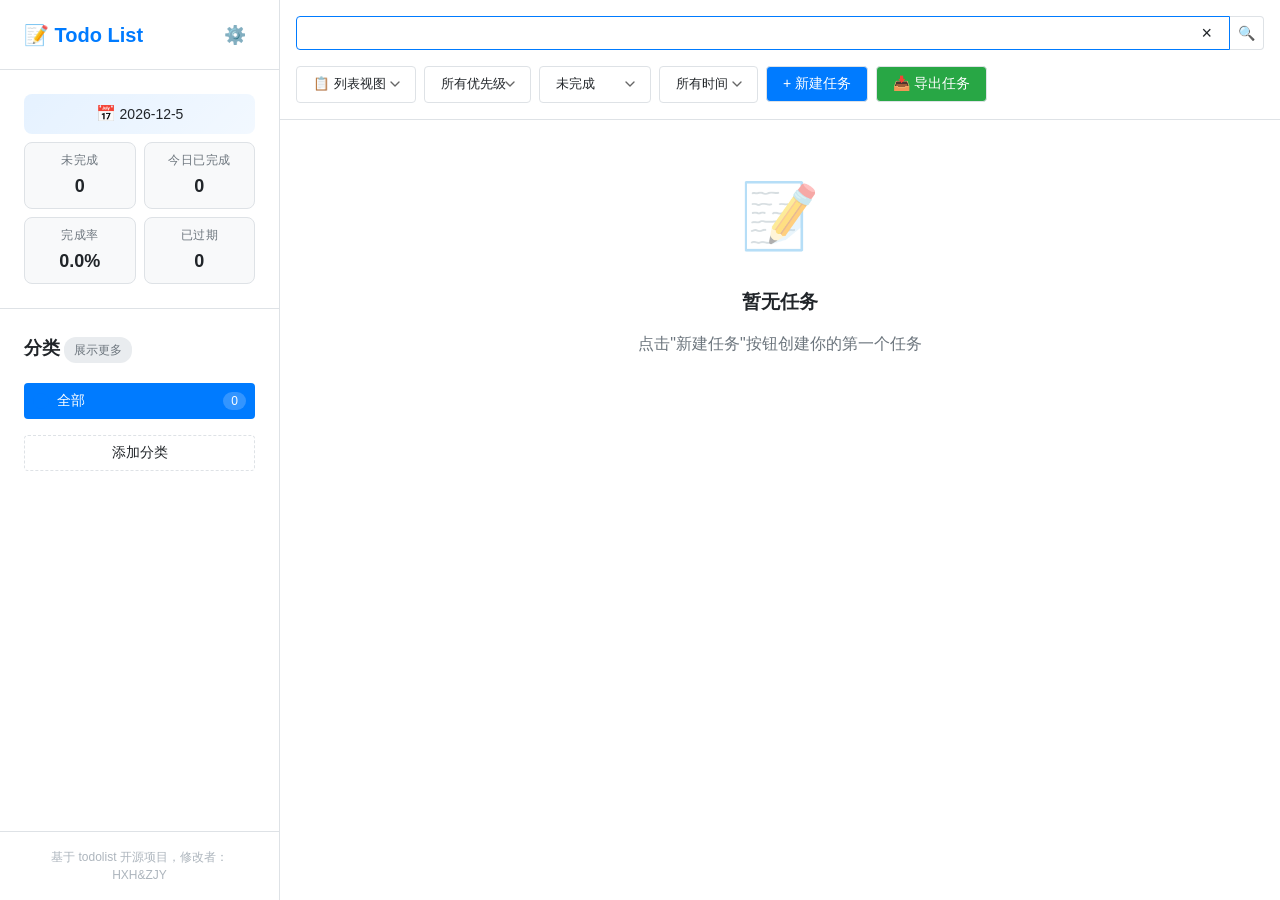
==== commit 7b1728cf: "feat(android): 改 setAlarmClock 系统闹钟 + 后台运行权限引导 用户反馈：已设闹钟但在后台不触发（切出 app 后广播被 ColorOS 冻结 延迟/丢弃），5s 测试闹" ====
--- a/android_native/app/src/main/assets/web/index.html
+++ b/android_native/app/src/main/assets/web/index.html
@@ -754,6 +754,21 @@
                     </div>
                 </div>
 
+                <!-- 后台运行权限（ColorOS/realme 后台冻结的根源） -->
+                <div class="setting-item-config" id="background-item" style="display: none;">
+                    <div class="config-item">
+                        <label class="data-label">后台运行（防冻结）</label>
+                        <span id="battery-optimization-status" class="data-label">检查中...</span>
+                    </div>
+                    <div class="config-item">
+                        <button id="ignore-battery-btn" class="btn btn--primary-color setting-config-btn">允许后台运行</button>
+                        <button id="auto-start-btn" class="btn btn--tertiary-color setting-config-btn">自启动设置</button>
+                    </div>
+                    <div class="config-item" style="color: var(--text-secondary); font-size: 12px;">
+                        ColorOS/realme 会冻结后台应用导致提醒延迟。请开启"允许后台运行"，并在"自启动设置"中允许 TodoList。
+                    </div>
+                </div>
+
                 <!-- 调试模式（Android 原生端可用） -->
                 <div class="setting-item" id="debug-mode-item">
                     <div class="setting-label">
@@ -768,6 +783,7 @@
                 <div class="setting-item-config" id="debug-panel" style="display: none;">
                     <div class="config-item">
                         <button id="send-test-notification" class="btn btn--primary-color setting-config-btn">发送测试通知</button>
+                        <button id="send-test-alarm" class="btn btn--warning-color setting-config-btn">发送测试闹钟</button>
                         <button id="get-debug-info" class="btn btn--tertiary-color setting-config-btn">查看调试信息</button>
                     </div>
                     <div class="config-item">
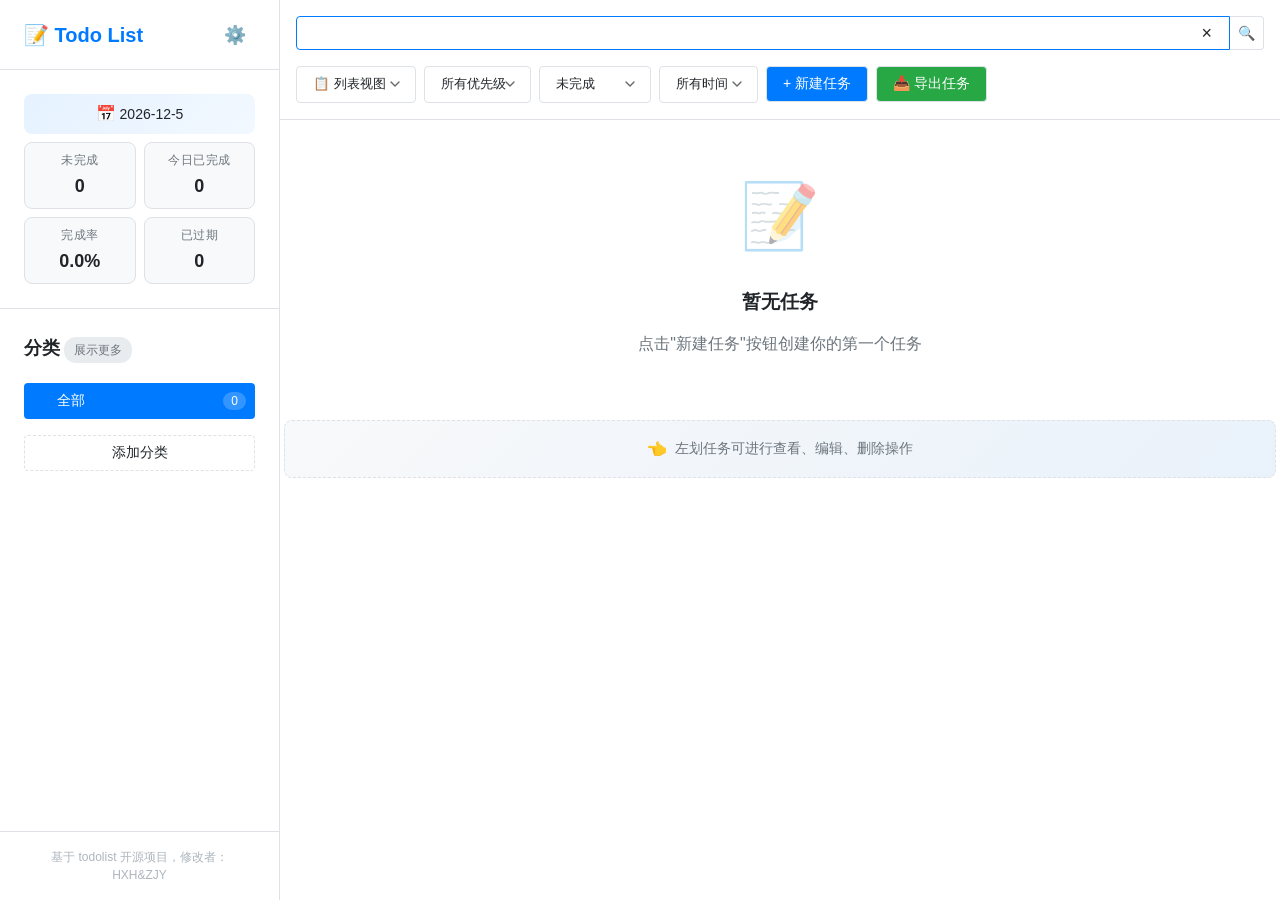
==== commit 10482349: "feat(android): 左划引导提示 + 描述{}折叠框 - 移动端主界面任务列表下方加引导提示「左划任务可进行查看、编辑、   删除操作」，渐变背景+虚线边框+箭头动画，仅移动端显示 - 任务" ====
--- a/android_native/app/src/main/assets/web/index.html
+++ b/android_native/app/src/main/assets/web/index.html
@@ -423,6 +423,12 @@
                 <h3>暂无任务</h3>
                 <p>点击"新建任务"按钮创建你的第一个任务</p>
             </div>
+
+            <!-- 移动端左划引导 -->
+            <div id="swipe-guide" class="swipe-guide mobile-only">
+                <span class="swipe-guide-icon">👈</span>
+                <span class="swipe-guide-text">左划任务可进行查看、编辑、删除操作</span>
+            </div>
         </div>
 
         <!-- 任务列表-分页组件 -->
@@ -742,54 +748,22 @@
                     </div>
                 </div>
 
-                <!-- 精确闹钟权限（Android 原生端，后台提醒稳定性） -->
-                <div class="setting-item-config" id="exact-alarm-item" style="display: none;">
-                    <div class="config-item">
-                        <label class="data-label">后台提醒（精确闹钟）</label>
-                        <span id="exact-alarm-status" class="data-label">检查中...</span>
-                        <button id="grant-exact-alarm-btn" class="btn btn--primary-color setting-config-btn" style="display: none;">去授权</button>
-                    </div>
-                    <div class="config-item" style="color: var(--text-secondary); font-size: 12px;">
-                        授予后，即使应用在后台/锁屏，任务提醒也会准点弹出。
-                    </div>
-                </div>
-
-                <!-- 后台运行权限（ColorOS/realme 后台冻结的根源） -->
-                <div class="setting-item-config" id="background-item" style="display: none;">
-                    <div class="config-item">
-                        <label class="data-label">后台运行（防冻结）</label>
-                        <span id="battery-optimization-status" class="data-label">检查中...</span>
-                    </div>
-                    <div class="config-item">
-                        <button id="ignore-battery-btn" class="btn btn--primary-color setting-config-btn">允许后台运行</button>
-                        <button id="auto-start-btn" class="btn btn--tertiary-color setting-config-btn">自启动设置</button>
-                    </div>
-                    <div class="config-item" style="color: var(--text-secondary); font-size: 12px;">
-                        ColorOS/realme 会冻结后台应用导致提醒延迟。请开启"允许后台运行"，并在"自启动设置"中允许 TodoList。
-                    </div>
-                </div>
-
-                <!-- 调试模式（Android 原生端可用） -->
-                <div class="setting-item" id="debug-mode-item">
+                <!-- 权限申请入口 -->
+                <div class="setting-item" id="permission-entry-item">
+                    <div class="setting-label">
+                        <span class="setting-icon">🔐</span>
+                        <span class="setting-text">权限申请</span>
+                    </div>
+                    <span class="setting-value">›</span>
+                </div>
+
+                <!-- 调试模式入口 -->
+                <div class="setting-item" id="debug-entry-item">
                     <div class="setting-label">
                         <span class="setting-icon">🐞</span>
                         <span class="setting-text">调试模式</span>
                     </div>
-                    <label class="switch">
-                        <input type="checkbox" id="debug-mode-toggle">
-                        <span class="slider"></span>
-                    </label>
-                </div>
-                <div class="setting-item-config" id="debug-panel" style="display: none;">
-                    <div class="config-item">
-                        <button id="send-test-notification" class="btn btn--primary-color setting-config-btn">发送测试通知</button>
-                        <button id="send-test-alarm" class="btn btn--warning-color setting-config-btn">发送测试闹钟</button>
-                        <button id="get-debug-info" class="btn btn--tertiary-color setting-config-btn">查看调试信息</button>
-                    </div>
-                    <div class="config-item">
-                        <label class="data-label">调试信息</label>
-                        <pre id="debug-info-output" style="font-size: 11px; white-space: pre-wrap; word-break: break-all; background: var(--bg-tertiary); padding: 8px; border-radius: 6px; max-height: 200px; overflow: auto; margin: 0;"></pre>
-                    </div>
+                    <span class="setting-value">›</span>
                 </div>
 
             </div>
@@ -841,6 +815,78 @@
                     </div>
                     <a href="https://github.com/TangIsLearning/TodoList/blob/master/LICENSE" target="_blank"
                        class="external-link" style="text-decoration: none;">仅供使用，勿商用</a>
+                </div>
+            </div>
+        </div>
+    </div>
+</div>
+
+<!-- 权限申请弹窗 -->
+<div id="permission-modal" class="modal">
+    <div class="modal-content">
+        <div class="modal-header">
+            <h2>权限申请</h2>
+            <button class="btn btn--colorless btn--font-size-lg" id="permission-modal-close">&times;</button>
+        </div>
+        <div class="modal-body">
+            <div class="setting-section">
+                <h3>提醒相关权限</h3>
+                <div class="permission-item">
+                    <div class="setting-label">
+                        <span class="setting-icon">🔔</span>
+                        <span class="setting-text">通知权限</span>
+                    </div>
+                    <span id="perm-notification-status" class="permission-status">检查中...</span>
+                </div>
+                <div class="permission-item">
+                    <div class="setting-label">
+                        <span class="setting-icon">⏰</span>
+                        <span class="setting-text">精确闹钟</span>
+                    </div>
+                    <span id="perm-exact-status" class="permission-status">检查中...</span>
+                </div>
+                <div class="permission-item">
+                    <div class="setting-label">
+                        <span class="setting-icon">🔋</span>
+                        <span class="setting-text">电池优化</span>
+                    </div>
+                    <span id="perm-battery-status" class="permission-status">检查中...</span>
+                </div>
+                <div class="permission-actions">
+                    <button id="perm-grant-notification" class="btn btn--primary-color perm-action-btn">去开启通知</button>
+                    <button id="perm-grant-exact" class="btn btn--primary-color perm-action-btn">去开启精确闹钟</button>
+                    <button id="perm-grant-battery" class="btn btn--primary-color perm-action-btn">关闭电池优化</button>
+                </div>
+            </div>
+
+            <div class="setting-section" id="perm-brand-section">
+                <h3>后台运行（<span id="perm-brand-name">检测中...</span>）</h3>
+                <p id="perm-brand-guide" class="permission-guide">检测设备中...</p>
+                <div class="permission-actions">
+                    <button id="perm-grant-autostart" class="btn btn--primary-color perm-action-btn">自启动设置</button>
+                </div>
+            </div>
+        </div>
+    </div>
+</div>
+
+<!-- 调试模式弹窗 -->
+<div id="debug-modal" class="modal">
+    <div class="modal-content">
+        <div class="modal-header">
+            <h2>调试模式</h2>
+            <button class="btn btn--colorless btn--font-size-lg" id="debug-modal-close">&times;</button>
+        </div>
+        <div class="modal-body">
+            <div class="setting-section">
+                <div class="config-item">
+                    <button id="send-test-notification" class="btn btn--primary-color perm-action-btn">发送测试通知</button>
+                    <button id="send-test-alarm" class="btn btn--warning-color perm-action-btn">发送测试闹钟</button>
+                    <button id="get-debug-info" class="btn btn--tertiary-color perm-action-btn">查看调试信息</button>
+                </div>
+                <div class="config-item">
+                    <label class="data-label">调试信息</label>
+                    <pre id="debug-info-output" style="font-size: 11px; white-space: pre-wrap; word-break: break-all; background: var(--bg-tertiary); padding: 8px; border-radius: 6px; max-height: 240px; overflow: auto; margin: 0;"></pre>
                 </div>
             </div>
         </div>
--- a/android_native/app/src/main/assets/web/css/main.css
+++ b/android_native/app/src/main/assets/web/css/main.css
@@ -1094,10 +1094,13 @@
 .config-item {
     display: flex;
     justify-content: space-between;
+    align-items: stretch;
+    min-width: 0;
 }
 
 .setting-config-text, .webdav-input {
-    flex: 1;
+    flex: 1 1 auto;
+    min-width: 0;
     padding: var(--spacing-md);
     border: 2px solid transparent;
     background-color: var(--bg-secondary);
@@ -1129,6 +1132,8 @@
     background-color: var(--bg-secondary);
     padding: var(--spacing-md);
     border-radius: var(--border-radius) 0 0 var(--border-radius);
+    flex-shrink: 0;
+    white-space: nowrap;
 }
 
 .setting-item-config .config-item .data-label {
@@ -1142,9 +1147,121 @@
 
 .setting-config-btn {
     width: 80px !important;
+    flex-shrink: 0 !important;
     border-left: none !important;
     padding: var(--spacing-md) !important;
     border-radius: 0 var(--border-radius-sm) var(--border-radius-sm) 0 !important;
+}
+
+/* 描述折叠块 {原文} */
+.desc-collapse {
+    display: inline;
+    cursor: pointer;
+    color: var(--primary-color, #007bff);
+    border-bottom: 1px dashed var(--primary-color, #007bff);
+    padding-bottom: 1px;
+    margin: 0 2px;
+    word-break: break-all;
+}
+
+.desc-collapse-preview {
+    color: var(--text-secondary);
+}
+
+.desc-collapse-toggle {
+    display: inline-block;
+    margin-left: 2px;
+    font-size: 0.85em;
+    color: var(--primary-color, #007bff);
+    font-weight: 500;
+    white-space: nowrap;
+}
+
+.desc-collapse.expanded {
+    cursor: pointer;
+}
+
+.desc-collapse.expanded .desc-collapse-preview,
+.desc-collapse.expanded .desc-collapse-toggle {
+    display: none;
+}
+
+/* 展开后显示的完整原文（JS 注入） */
+.desc-collapse-full {
+    color: var(--text-primary);
+    word-break: break-all;
+}
+
+/* 移动端左划引导 */
+.swipe-guide {
+    display: flex;
+    align-items: center;
+    justify-content: center;
+    gap: var(--spacing-sm);
+    padding: var(--spacing-md);
+    margin: var(--spacing-md) var(--spacing-xs) var(--spacing-lg);
+    border-radius: var(--border-radius);
+    background: linear-gradient(135deg, var(--bg-secondary), color-mix(in srgb, var(--primary-color) 6%, var(--bg-secondary)));
+    border: 1px dashed var(--border-color);
+    color: var(--text-secondary);
+    font-size: var(--font-size-sm);
+}
+
+.swipe-guide-icon {
+    font-size: 16px;
+    animation: swipe-hint 1.6s ease-in-out infinite;
+    display: inline-block;
+}
+
+.swipe-guide-text {
+    line-height: 1.4;
+}
+
+@keyframes swipe-hint {
+    0%, 100% { transform: translateX(0); opacity: 0.7; }
+    50% { transform: translateX(-4px); opacity: 1; }
+}
+
+/* 权限申请 / 调试弹窗 */
+.perm-action-btn {
+    flex: 1;
+    min-width: 0;
+    padding: var(--spacing-sm) var(--spacing-md) !important;
+    border-radius: var(--border-radius-sm) !important;
+    font-size: var(--font-size-sm);
+    white-space: nowrap;
+}
+
+.permission-item {
+    display: flex;
+    align-items: center;
+    justify-content: space-between;
+    padding: var(--spacing-md) 0;
+    border-bottom: 1px solid var(--border-color);
+}
+
+.permission-item .setting-label {
+    gap: var(--spacing-sm);
+}
+
+.permission-status {
+    font-size: var(--font-size-sm);
+    font-weight: 500;
+    flex-shrink: 0;
+}
+
+.permission-actions {
+    display: flex;
+    gap: var(--spacing-sm);
+    margin-top: var(--spacing-md);
+    flex-wrap: wrap;
+}
+
+.permission-guide {
+    color: var(--text-secondary);
+    font-size: var(--font-size-sm);
+    line-height: 1.6;
+    margin: var(--spacing-sm) 0;
 }
 
 .webdav-input:focus-visible {
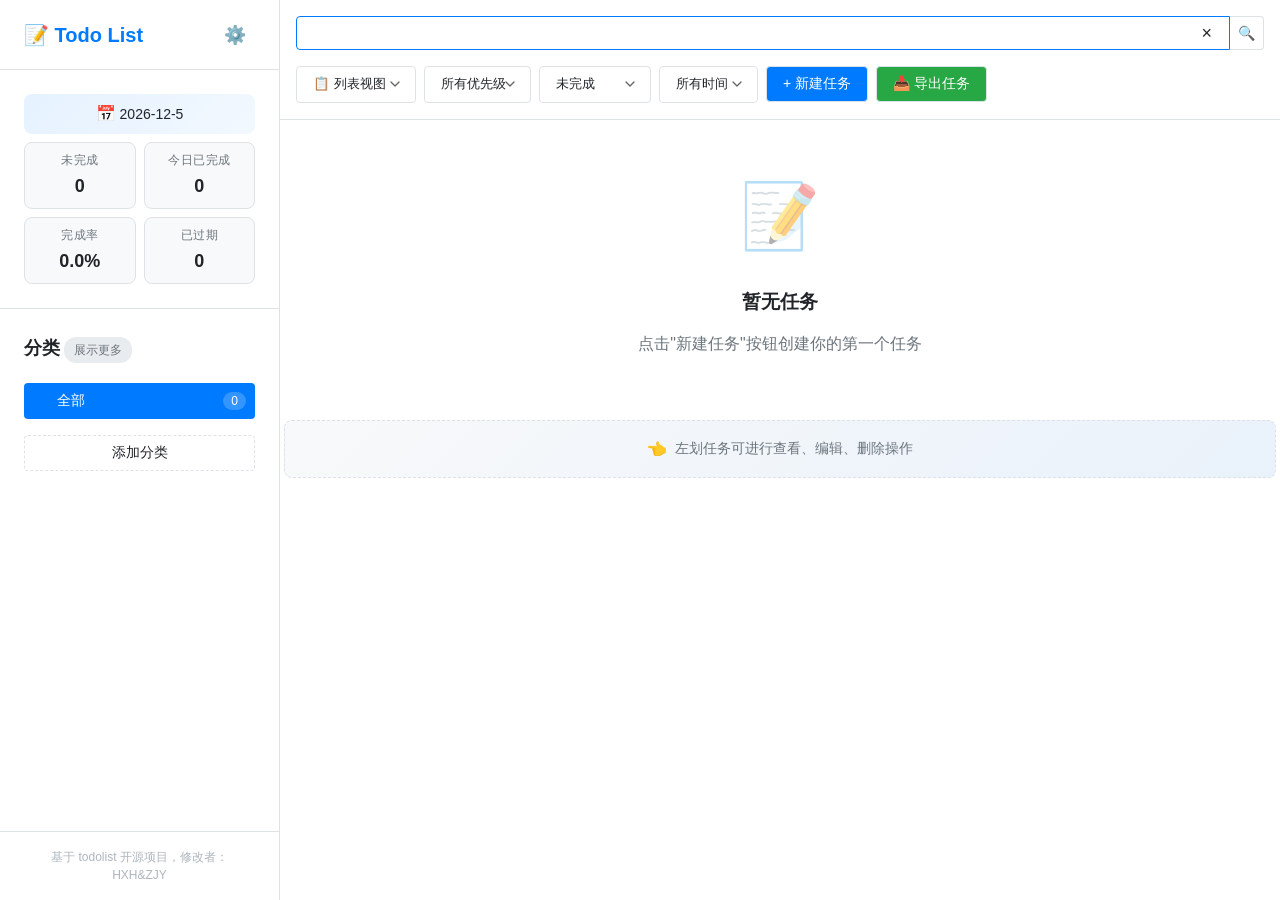
==== commit 21aeec52: "chore(android): 开源链接改为 fork 仓库 设置里源码地址与开源协议链接从原仓库改到用户 fork 的 https://github.com/colorfulLCAT3/TodoLi" ====
--- a/android_native/app/src/main/assets/web/index.html
+++ b/android_native/app/src/main/assets/web/index.html
@@ -795,7 +795,7 @@
                         <span class="setting-icon">🔗</span>
                         <span class="setting-text">源码地址</span>
                     </div>
-                    <a href="https://github.com/TangIsLearning/TodoList" target="_blank" class="external-link"
+                    <a href="https://github.com/colorfulLCAT3/TodoList-urlscheme" target="_blank" class="external-link"
                        style="text-decoration: none;">TodoList</a>
                 </div>
                 <!-- 使用说明 -->
@@ -813,7 +813,7 @@
                         <span class="setting-icon">💡</span>
                         <span class="setting-text">开源声明</span>
                     </div>
-                    <a href="https://github.com/TangIsLearning/TodoList/blob/master/LICENSE" target="_blank"
+                    <a href="https://github.com/colorfulLCAT3/TodoList-urlscheme/blob/master/LICENSE" target="_blank"
                        class="external-link" style="text-decoration: none;">仅供使用，勿商用</a>
                 </div>
             </div>
--- a/android_native/app/src/main/assets/web/css/main.css
+++ b/android_native/app/src/main/assets/web/css/main.css
@@ -1155,41 +1155,64 @@
 
 /* 描述折叠块 {原文} */
 .desc-collapse {
+    display: inline-block;
+    cursor: pointer;
+    margin: 2px 4px;
+    padding: 1px 8px;
+    border-radius: 12px;
+    background: color-mix(in srgb, var(--primary-color, #007bff) 10%, transparent);
+    border: 1px solid color-mix(in srgb, var(--primary-color, #007bff) 35%, transparent);
+    font-size: 0.9em;
+    vertical-align: baseline;
+    user-select: none;
+    white-space: nowrap; /* 原文...点击展开 强制一行 */
+}
+
+.desc-collapse-label,
+.desc-collapse-ellipsis,
+.desc-collapse-toggle {
     display: inline;
-    cursor: pointer;
+}
+
+.desc-collapse-head {
+    white-space: nowrap;
+}
+
+.desc-collapse:hover {
+    background: color-mix(in srgb, var(--primary-color, #007bff) 16%, transparent);
+}
+
+.desc-collapse-label {
+    font-weight: 600;
     color: var(--primary-color, #007bff);
-    border-bottom: 1px dashed var(--primary-color, #007bff);
-    padding-bottom: 1px;
+}
+
+.desc-collapse-ellipsis {
+    color: var(--text-secondary);
     margin: 0 2px;
-    word-break: break-all;
-}
-
-.desc-collapse-preview {
-    color: var(--text-secondary);
 }
 
 .desc-collapse-toggle {
-    display: inline-block;
-    margin-left: 2px;
-    font-size: 0.85em;
     color: var(--primary-color, #007bff);
     font-weight: 500;
     white-space: nowrap;
 }
 
+/* 展开后显示的完整原文（JS 注入，无引导样式） */
+.desc-collapse-full {
+    color: var(--text-primary);
+    word-break: break-all;
+    display: inline;
+}
+
 .desc-collapse.expanded {
+    background: none;
+    border: none;
+    padding: 0;
+    margin: 0 2px;
+    border-radius: 0;
     cursor: pointer;
-}
-
-.desc-collapse.expanded .desc-collapse-preview,
-.desc-collapse.expanded .desc-collapse-toggle {
-    display: none;
-}
-
-/* 展开后显示的完整原文（JS 注入） */
-.desc-collapse-full {
-    color: var(--text-primary);
-    word-break: break-all;
+    font-size: 1em;
 }
 
 /* 移动端左划引导 */
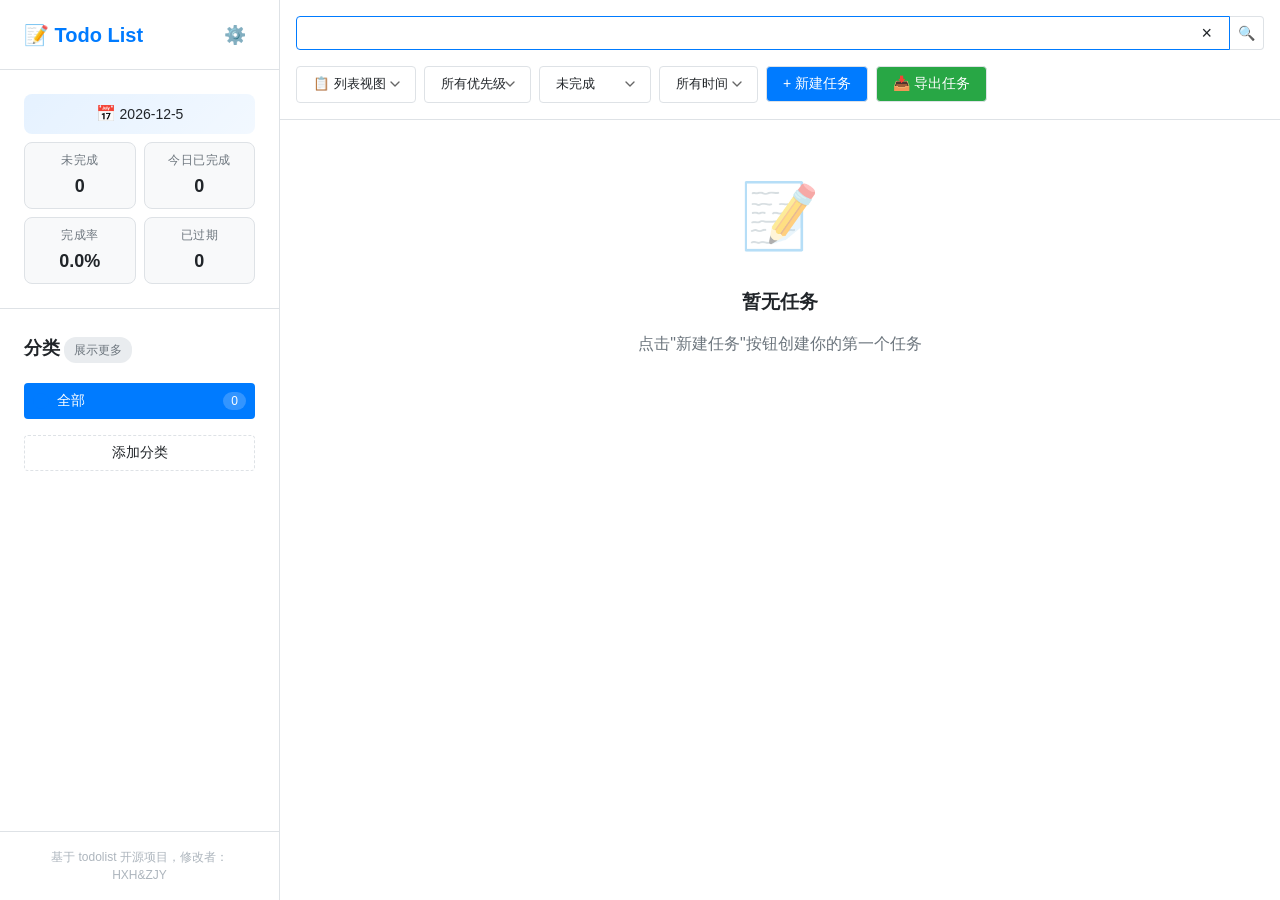
==== commit c3d60bf6: "feat(android): 权限申请按系统隐藏 + 调试页 Windows 可用 + 修复左划引导误显 - 权限申请入口仅 Android 原生端（有 TodoNative 桥）显示，Windows" ====
--- a/android_native/app/src/main/assets/web/index.html
+++ b/android_native/app/src/main/assets/web/index.html
@@ -880,8 +880,8 @@
         <div class="modal-body">
             <div class="setting-section">
                 <div class="config-item">
-                    <button id="send-test-notification" class="btn btn--primary-color perm-action-btn">发送测试通知</button>
-                    <button id="send-test-alarm" class="btn btn--warning-color perm-action-btn">发送测试闹钟</button>
+                    <button id="send-test-notification" class="btn btn--primary-color perm-action-btn android-only">发送测试通知</button>
+                    <button id="send-test-alarm" class="btn btn--warning-color perm-action-btn android-only">发送测试闹钟</button>
                     <button id="get-debug-info" class="btn btn--tertiary-color perm-action-btn">查看调试信息</button>
                 </div>
                 <div class="config-item">
--- a/android_native/app/src/main/assets/web/css/main.css
+++ b/android_native/app/src/main/assets/web/css/main.css
@@ -1217,7 +1217,7 @@
 
 /* 移动端左划引导 */
 .swipe-guide {
-    display: flex;
+    /* display 由 .mobile-only 控制（默认隐藏，≤480px 显示） */
     align-items: center;
     justify-content: center;
     gap: var(--spacing-sm);
